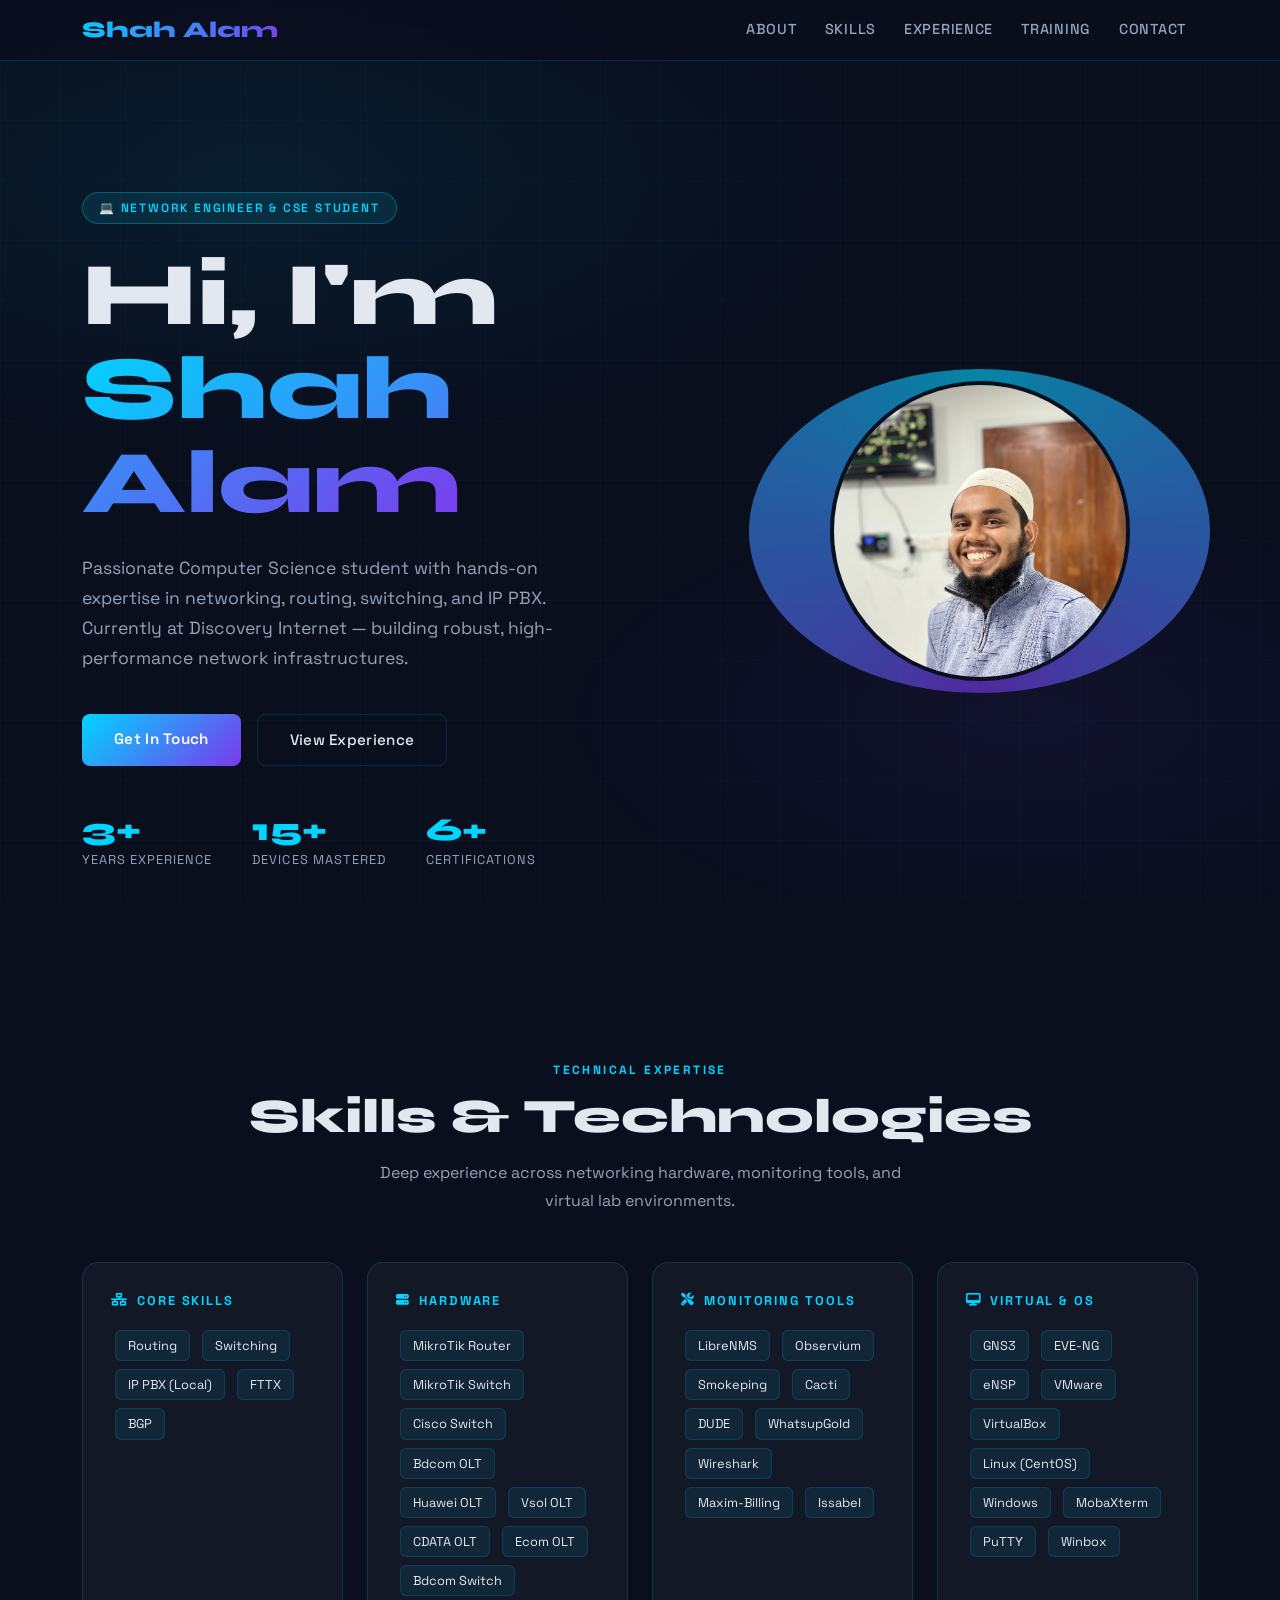
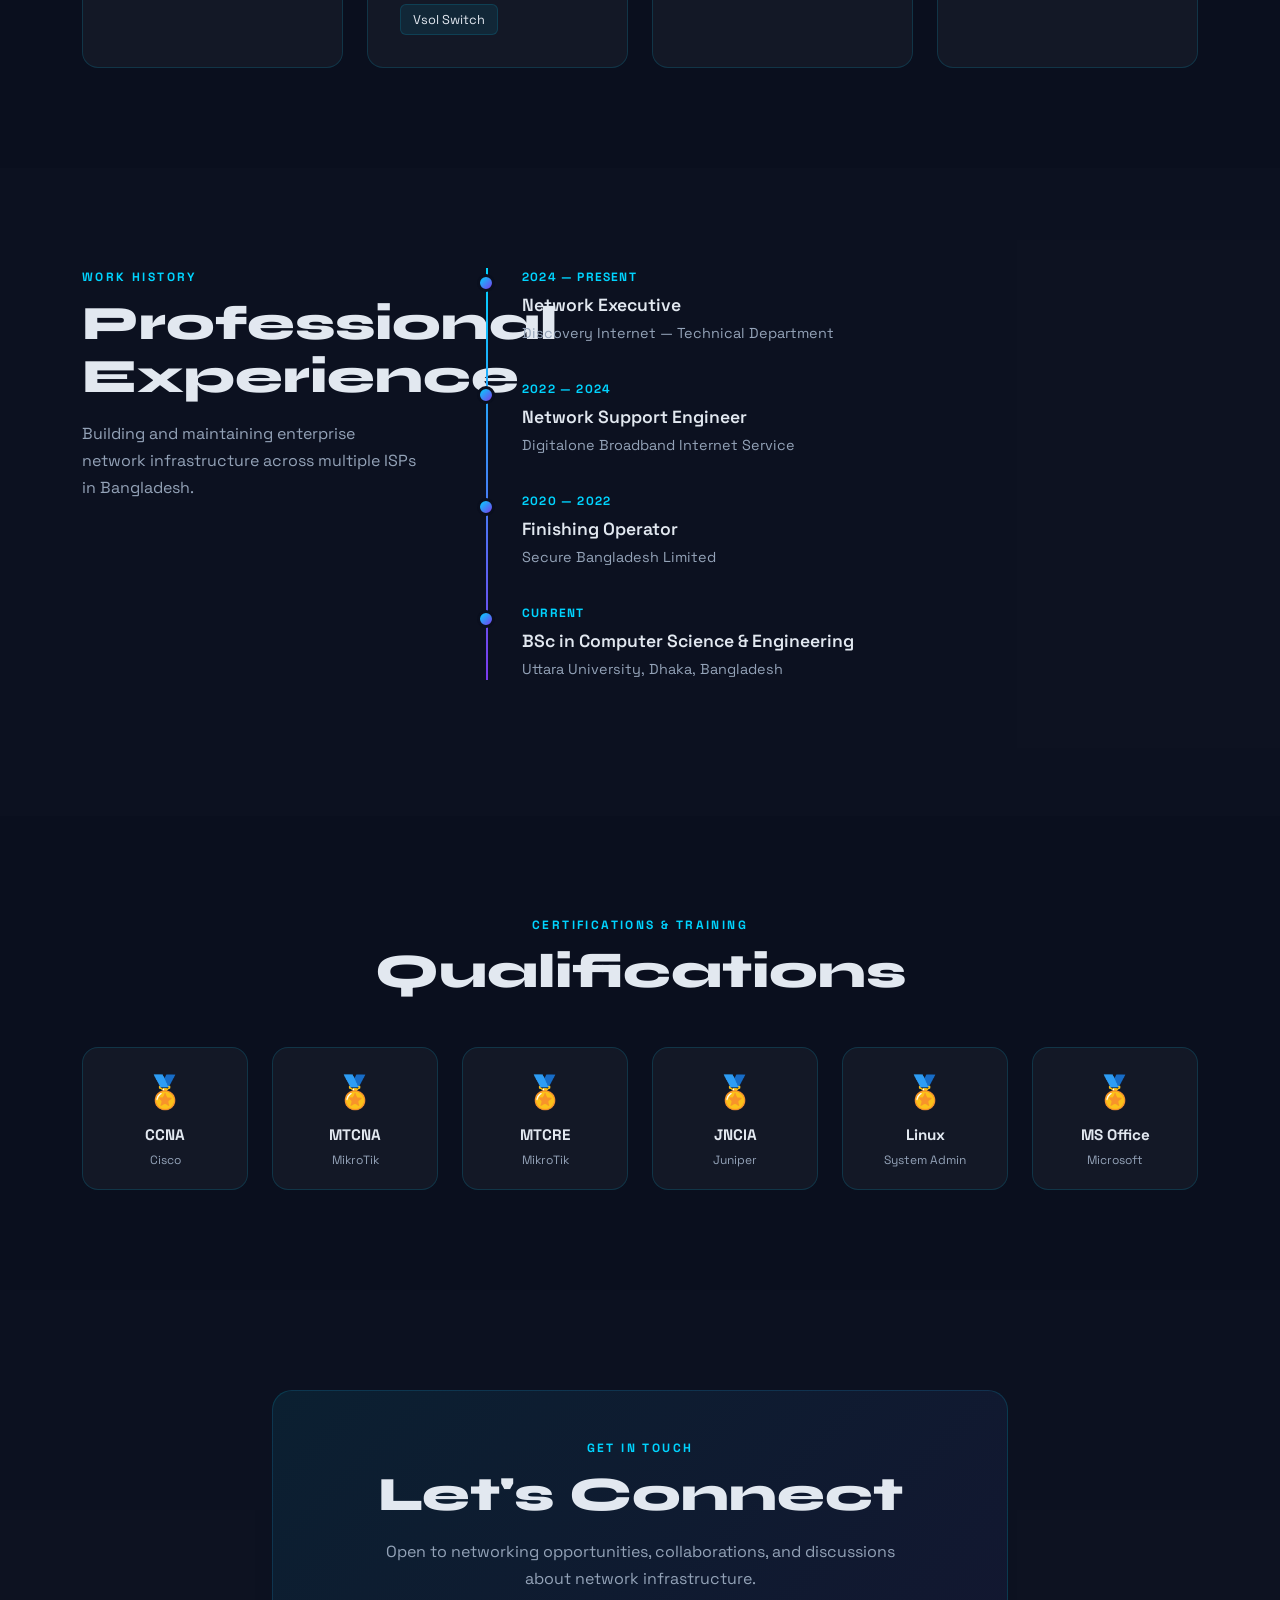
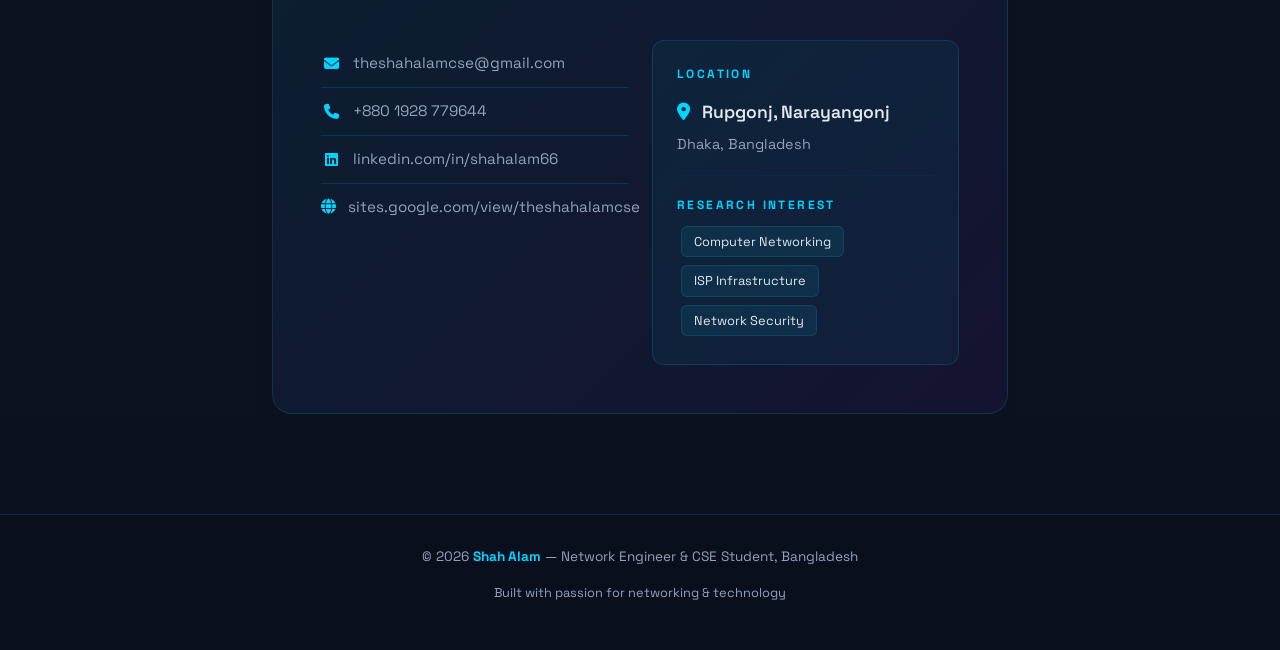
==== index.html @ 365dbfe5 "filename change" ====
<!DOCTYPE html>
<html lang="en">
<head>
<meta charset="UTF-8"/>
<meta name="viewport" content="width=device-width, initial-scale=1.0"/>
<title>Shah Alam — Network Engineer</title>
<link href="https://cdn.jsdelivr.net/npm/bootstrap@5.3.0/dist/css/bootstrap.min.css" rel="stylesheet"/>
<link href="https://fonts.googleapis.com/css2?family=Space+Grotesk:wght@300;400;500;600;700&family=Syne:wght@400;700;800&display=swap" rel="stylesheet"/>
<link href="https://cdnjs.cloudflare.com/ajax/libs/font-awesome/6.4.0/css/all.min.css" rel="stylesheet"/>
<style>
  :root {
    --primary: #0a0f1e;
    --accent: #00d4ff;
    --accent2: #7c3aed;
    --text: #e2e8f0;
    --muted: #94a3b8;
    --card-bg: rgba(255,255,255,0.04);
    --border: rgba(0,212,255,0.15);
  }

  * { margin: 0; padding: 0; box-sizing: border-box; }

  html { scroll-behavior: smooth; }

  body {
    background: var(--primary);
    color: var(--text);
    font-family: 'Space Grotesk', sans-serif;
    overflow-x: hidden;
  }

  /* ANIMATED BACKGROUND */
  .bg-grid {
    position: fixed; inset: 0; z-index: 0;
    background-image:
      linear-gradient(rgba(0,212,255,0.03) 1px, transparent 1px),
      linear-gradient(90deg, rgba(0,212,255,0.03) 1px, transparent 1px);
    background-size: 60px 60px;
    pointer-events: none;
  }

  .bg-glow {
    position: fixed; inset: 0; z-index: 0;
    background: radial-gradient(ellipse 80% 50% at 20% 20%, rgba(0,212,255,0.07) 0%, transparent 60%),
                radial-gradient(ellipse 60% 40% at 80% 80%, rgba(124,58,237,0.07) 0%, transparent 60%);
    pointer-events: none;
  }

  /* NAV */
  nav {
    position: fixed; top: 0; width: 100%; z-index: 100;
    background: rgba(10,15,30,0.85);
    backdrop-filter: blur(20px);
    border-bottom: 1px solid var(--border);
    padding: 16px 0;
  }

  .nav-brand {
    font-family: 'Syne', sans-serif;
    font-weight: 800;
    font-size: 1.4rem;
    background: linear-gradient(135deg, var(--accent), var(--accent2));
    -webkit-background-clip: text;
    -webkit-text-fill-color: transparent;
    text-decoration: none;
  }

  .nav-link {
    color: var(--muted) !important;
    font-size: 0.9rem;
    font-weight: 500;
    letter-spacing: 0.05em;
    text-transform: uppercase;
    transition: color 0.3s;
    padding: 6px 12px !important;
  }

  .nav-link:hover { color: var(--accent) !important; }

  /* HERO */
  .hero {
    min-height: 100vh;
    display: flex; align-items: center;
    padding: 120px 0 80px;
    position: relative; z-index: 1;
  }

  .hero-tag {
    display: inline-block;
    background: rgba(0,212,255,0.1);
    border: 1px solid rgba(0,212,255,0.3);
    color: var(--accent);
    font-size: 0.75rem;
    font-weight: 600;
    letter-spacing: 0.15em;
    text-transform: uppercase;
    padding: 6px 16px;
    border-radius: 100px;
    margin-bottom: 24px;
  }

  .hero-title {
    font-family: 'Syne', sans-serif;
    font-size: clamp(3rem, 7vw, 6rem);
    font-weight: 800;
    line-height: 1.05;
    margin-bottom: 24px;
  }

  .hero-title span {
    background: linear-gradient(135deg, var(--accent) 0%, var(--accent2) 100%);
    -webkit-background-clip: text;
    -webkit-text-fill-color: transparent;
  }

  .hero-sub {
    font-size: 1.1rem;
    color: var(--muted);
    max-width: 480px;
    line-height: 1.7;
    margin-bottom: 40px;
  }

  .btn-primary-custom {
    background: linear-gradient(135deg, var(--accent), var(--accent2));
    border: none;
    color: white;
    font-weight: 600;
    padding: 14px 32px;
    border-radius: 8px;
    font-size: 0.95rem;
    text-decoration: none;
    display: inline-block;
    transition: opacity 0.3s, transform 0.3s;
    letter-spacing: 0.02em;
  }

  .btn-primary-custom:hover { opacity: 0.85; transform: translateY(-2px); color: white; }

  .btn-outline-custom {
    background: transparent;
    border: 1px solid var(--border);
    color: var(--text);
    font-weight: 500;
    padding: 14px 32px;
    border-radius: 8px;
    font-size: 0.95rem;
    text-decoration: none;
    display: inline-block;
    transition: border-color 0.3s, color 0.3s;
    letter-spacing: 0.02em;
  }

  .btn-outline-custom:hover { border-color: var(--accent); color: var(--accent); }

  /* PHOTO */
  .hero-photo-wrapper {
    position: relative;
    display: flex; justify-content: center;
  }

  .hero-photo-ring {
    position: absolute;
    inset: -12px;
    border-radius: 50%;
    background: conic-gradient(from 0deg, var(--accent), var(--accent2), var(--accent));
    animation: spin 8s linear infinite;
    opacity: 0.6;
  }

  @keyframes spin { to { transform: rotate(360deg); } }

  .hero-photo-inner {
    position: relative;
    width: 300px; height: 300px;
    border-radius: 50%;
    overflow: hidden;
    border: 4px solid var(--primary);
    z-index: 1;
  }

  .hero-photo-inner img {
    width: 100%; height: 100%;
    object-fit: cover;
    object-position: center top;
  }

  /* STATS */
  .stats-row {
    display: flex; gap: 40px;
    margin-top: 48px;
    flex-wrap: wrap;
  }

  .stat-item { text-align: left; }
  .stat-num {
    font-family: 'Syne', sans-serif;
    font-size: 2rem; font-weight: 800;
    color: var(--accent);
    line-height: 1;
  }

  .stat-label { font-size: 0.8rem; color: var(--muted); margin-top: 4px; text-transform: uppercase; letter-spacing: 0.08em; }

  /* SECTIONS */
  section { position: relative; z-index: 1; padding: 100px 0; }

  .section-tag {
    font-size: 0.75rem; font-weight: 700;
    color: var(--accent); text-transform: uppercase;
    letter-spacing: 0.2em; margin-bottom: 12px;
  }

  .section-title {
    font-family: 'Syne', sans-serif;
    font-size: clamp(2rem, 4vw, 3rem);
    font-weight: 800;
    line-height: 1.1;
    margin-bottom: 16px;
  }

  .section-desc {
    color: var(--muted);
    font-size: 1rem;
    max-width: 540px;
    line-height: 1.7;
  }

  /* CARDS */
  .glass-card {
    background: var(--card-bg);
    border: 1px solid var(--border);
    border-radius: 16px;
    padding: 28px;
    transition: border-color 0.3s, transform 0.3s;
  }

  .glass-card:hover {
    border-color: rgba(0,212,255,0.4);
    transform: translateY(-4px);
  }

  /* SKILLS */
  .skill-category {
    background: var(--card-bg);
    border: 1px solid var(--border);
    border-radius: 16px;
    padding: 28px;
    height: 100%;
    transition: border-color 0.3s;
  }

  .skill-category:hover { border-color: rgba(0,212,255,0.4); }

  .skill-cat-title {
    font-weight: 700;
    font-size: 0.8rem;
    color: var(--accent);
    text-transform: uppercase;
    letter-spacing: 0.15em;
    margin-bottom: 16px;
    display: flex; align-items: center; gap: 8px;
  }

  .skill-tag {
    display: inline-block;
    background: rgba(0,212,255,0.08);
    border: 1px solid rgba(0,212,255,0.15);
    color: var(--text);
    font-size: 0.8rem;
    padding: 5px 12px;
    border-radius: 6px;
    margin: 4px;
    transition: background 0.2s;
  }

  .skill-tag:hover { background: rgba(0,212,255,0.15); }

  /* TIMELINE */
  .timeline { position: relative; }

  .timeline::before {
    content: '';
    position: absolute;
    left: 16px; top: 0; bottom: 0;
    width: 2px;
    background: linear-gradient(to bottom, var(--accent), var(--accent2));
  }

  .timeline-item {
    position: relative;
    padding-left: 52px;
    margin-bottom: 36px;
  }

  .timeline-dot {
    position: absolute;
    left: 7px; top: 6px;
    width: 18px; height: 18px;
    border-radius: 50%;
    background: linear-gradient(135deg, var(--accent), var(--accent2));
    border: 3px solid var(--primary);
    z-index: 1;
  }

  .timeline-year {
    font-size: 0.75rem; font-weight: 700;
    color: var(--accent); letter-spacing: 0.1em;
    text-transform: uppercase; margin-bottom: 6px;
  }

  .timeline-role {
    font-size: 1.1rem; font-weight: 600; margin-bottom: 4px;
  }

  .timeline-company {
    font-size: 0.9rem; color: var(--muted);
  }

  /* CONTACT */
  .contact-card {
    background: linear-gradient(135deg, rgba(0,212,255,0.08), rgba(124,58,237,0.08));
    border: 1px solid var(--border);
    border-radius: 20px;
    padding: 48px;
  }

  .contact-link {
    color: var(--muted); text-decoration: none;
    display: flex; align-items: center; gap: 12px;
    padding: 12px 0;
    border-bottom: 1px solid var(--border);
    transition: color 0.3s;
    font-size: 0.95rem;
  }

  .contact-link:hover { color: var(--accent); }
  .contact-link:last-child { border-bottom: none; }

  .contact-link i { color: var(--accent); width: 20px; text-align: center; }

  /* FOOTER */
  footer {
    position: relative; z-index: 1;
    border-top: 1px solid var(--border);
    padding: 32px 0;
    text-align: center;
    color: var(--muted);
    font-size: 0.85rem;
  }

  /* ANIMATE IN */
  .fade-up {
    opacity: 0;
    transform: translateY(30px);
    transition: opacity 0.7s, transform 0.7s;
  }

  .fade-up.visible {
    opacity: 1;
    transform: translateY(0);
  }

  /* NAVBAR TOGGLER */
  .navbar-toggler { border-color: var(--border) !important; }
  .navbar-toggler-icon { filter: invert(1); }

  /* SCROLLBAR */
  ::-webkit-scrollbar { width: 6px; }
  ::-webkit-scrollbar-track { background: var(--primary); }
  ::-webkit-scrollbar-thumb { background: var(--accent2); border-radius: 3px; }

  @media (max-width: 768px) {
    .hero-photo-inner { width: 220px; height: 220px; }
    .stats-row { gap: 24px; }
    .contact-card { padding: 28px; }
  }
</style>
</head>
<body>

<div class="bg-grid"></div>
<div class="bg-glow"></div>

<!-- NAVBAR -->
<nav class="navbar navbar-expand-lg">
  <div class="container">
    <a class="nav-brand navbar-brand" href="#">Shah Alam</a>
    <button class="navbar-toggler" type="button" data-bs-toggle="collapse" data-bs-target="#navMenu">
      <span class="navbar-toggler-icon"></span>
    </button>
    <div class="collapse navbar-collapse justify-content-end" id="navMenu">
      <ul class="navbar-nav gap-1">
        <li class="nav-item"><a class="nav-link" href="#about">About</a></li>
        <li class="nav-item"><a class="nav-link" href="#skills">Skills</a></li>
        <li class="nav-item"><a class="nav-link" href="#experience">Experience</a></li>
        <li class="nav-item"><a class="nav-link" href="#training">Training</a></li>
        <li class="nav-item"><a class="nav-link" href="#contact">Contact</a></li>
      </ul>
    </div>
  </div>
</nav>

<!-- HERO -->
<section class="hero" id="about">
  <div class="container">
    <div class="row align-items-center g-5">
      <div class="col-lg-7 order-2 order-lg-1">
        <div class="fade-up">
          <div class="hero-tag">&#x1F4BB; Network Engineer &amp; CSE Student</div>
          <h1 class="hero-title">
            Hi, I'm<br/>
            <span>Shah Alam</span>
          </h1>
          <p class="hero-sub">
            Passionate Computer Science student with hands-on expertise in networking, 
            routing, switching, and IP PBX. Currently at Discovery Internet — 
            building robust, high-performance network infrastructures.
          </p>
          <div class="d-flex flex-wrap gap-3">
            <a href="#contact" class="btn-primary-custom">Get In Touch</a>
            <a href="#experience" class="btn-outline-custom">View Experience</a>
          </div>
          <div class="stats-row">
            <div class="stat-item">
              <div class="stat-num">3+</div>
              <div class="stat-label">Years Experience</div>
            </div>
            <div class="stat-item">
              <div class="stat-num">15+</div>
              <div class="stat-label">Devices Mastered</div>
            </div>
            <div class="stat-item">
              <div class="stat-num">6+</div>
              <div class="stat-label">Certifications</div>
            </div>
          </div>
        </div>
      </div>
      <div class="col-lg-5 order-1 order-lg-2">
        <div class="hero-photo-wrapper fade-up">
          <div class="hero-photo-ring"></div>
          <div class="hero-photo-inner">
            <img src="[data-uri]" alt="Shah Alam" loading="eager"/>
          </div>
        </div>
      </div>
    </div>
  </div>
</section>

<!-- SKILLS -->
<section id="skills">
  <div class="container">
    <div class="text-center mb-5 fade-up">
      <div class="section-tag">Technical Expertise</div>
      <h2 class="section-title">Skills &amp; Technologies</h2>
      <p class="section-desc mx-auto">
        Deep experience across networking hardware, monitoring tools, and virtual lab environments.
      </p>
    </div>

    <div class="row g-4">
      <!-- Core Skills -->
      <div class="col-md-6 col-lg-3 fade-up">
        <div class="skill-category">
          <div class="skill-cat-title">
            <i class="fas fa-network-wired"></i> Core Skills
          </div>
          <div>
            <span class="skill-tag">Routing</span>
            <span class="skill-tag">Switching</span>
            <span class="skill-tag">IP PBX (Local)</span>
            <span class="skill-tag">FTTX</span>
            <span class="skill-tag">BGP</span>
          </div>
        </div>
      </div>

      <!-- Devices -->
      <div class="col-md-6 col-lg-3 fade-up">
        <div class="skill-category">
          <div class="skill-cat-title">
            <i class="fas fa-server"></i> Hardware
          </div>
          <div>
            <span class="skill-tag">MikroTik Router</span>
            <span class="skill-tag">MikroTik Switch</span>
            <span class="skill-tag">Cisco Switch</span>
            <span class="skill-tag">Bdcom OLT</span>
            <span class="skill-tag">Huawei OLT</span>
            <span class="skill-tag">Vsol OLT</span>
            <span class="skill-tag">CDATA OLT</span>
            <span class="skill-tag">Ecom OLT</span>
            <span class="skill-tag">Bdcom Switch</span>
            <span class="skill-tag">Vsol Switch</span>
          </div>
        </div>
      </div>

      <!-- Tools -->
      <div class="col-md-6 col-lg-3 fade-up">
        <div class="skill-category">
          <div class="skill-cat-title">
            <i class="fas fa-tools"></i> Monitoring Tools
          </div>
          <div>
            <span class="skill-tag">LibreNMS</span>
            <span class="skill-tag">Observium</span>
            <span class="skill-tag">Smokeping</span>
            <span class="skill-tag">Cacti</span>
            <span class="skill-tag">DUDE</span>
            <span class="skill-tag">WhatsupGold</span>
            <span class="skill-tag">Wireshark</span>
            <span class="skill-tag">Maxim-Billing</span>
            <span class="skill-tag">Issabel</span>
          </div>
        </div>
      </div>

      <!-- Virtual / OS -->
      <div class="col-md-6 col-lg-3 fade-up">
        <div class="skill-category">
          <div class="skill-cat-title">
            <i class="fas fa-desktop"></i> Virtual &amp; OS
          </div>
          <div>
            <span class="skill-tag">GNS3</span>
            <span class="skill-tag">EVE-NG</span>
            <span class="skill-tag">eNSP</span>
            <span class="skill-tag">VMware</span>
            <span class="skill-tag">VirtualBox</span>
            <span class="skill-tag">Linux (CentOS)</span>
            <span class="skill-tag">Windows</span>
            <span class="skill-tag">MobaXterm</span>
            <span class="skill-tag">PuTTY</span>
            <span class="skill-tag">Winbox</span>
          </div>
        </div>
      </div>
    </div>
  </div>
</section>

<!-- EXPERIENCE -->
<section id="experience" style="background: rgba(255,255,255,0.01);">
  <div class="container">
    <div class="row g-5 align-items-start">
      <div class="col-lg-4 fade-up">
        <div class="section-tag">Work History</div>
        <h2 class="section-title">Professional Experience</h2>
        <p class="section-desc">
          Building and maintaining enterprise network infrastructure across multiple ISPs in Bangladesh.
        </p>
      </div>
      <div class="col-lg-8 fade-up">
        <div class="timeline">
          <div class="timeline-item">
            <div class="timeline-dot"></div>
            <div class="timeline-year">2024 — Present</div>
            <div class="timeline-role">Network Executive</div>
            <div class="timeline-company">Discovery Internet — Technical Department</div>
          </div>
          <div class="timeline-item">
            <div class="timeline-dot"></div>
            <div class="timeline-year">2022 — 2024</div>
            <div class="timeline-role">Network Support Engineer</div>
            <div class="timeline-company">Digitalone Broadband Internet Service</div>
          </div>
          <div class="timeline-item">
            <div class="timeline-dot"></div>
            <div class="timeline-year">2020 — 2022</div>
            <div class="timeline-role">Finishing Operator</div>
            <div class="timeline-company">Secure Bangladesh Limited</div>
          </div>
          <div class="timeline-item">
            <div class="timeline-dot"></div>
            <div class="timeline-year">Current</div>
            <div class="timeline-role">BSc in Computer Science &amp; Engineering</div>
            <div class="timeline-company">Uttara University, Dhaka, Bangladesh</div>
          </div>
        </div>
      </div>
    </div>
  </div>
</section>

<!-- TRAINING -->
<section id="training">
  <div class="container">
    <div class="text-center mb-5 fade-up">
      <div class="section-tag">Certifications &amp; Training</div>
      <h2 class="section-title">Qualifications</h2>
    </div>
    <div class="row g-4 justify-content-center">
      <div class="col-6 col-md-4 col-lg-2 fade-up" style="text-align:center;">
        <div class="glass-card" style="padding:20px 12px;">
          <div style="font-size:2rem; margin-bottom:8px;">🏅</div>
          <div style="font-weight:700; font-size:0.95rem;">CCNA</div>
          <div style="font-size:0.75rem; color:var(--muted); margin-top:4px;">Cisco</div>
        </div>
      </div>
      <div class="col-6 col-md-4 col-lg-2 fade-up" style="text-align:center;">
        <div class="glass-card" style="padding:20px 12px;">
          <div style="font-size:2rem; margin-bottom:8px;">🏅</div>
          <div style="font-weight:700; font-size:0.95rem;">MTCNA</div>
          <div style="font-size:0.75rem; color:var(--muted); margin-top:4px;">MikroTik</div>
        </div>
      </div>
      <div class="col-6 col-md-4 col-lg-2 fade-up" style="text-align:center;">
        <div class="glass-card" style="padding:20px 12px;">
          <div style="font-size:2rem; margin-bottom:8px;">🏅</div>
          <div style="font-weight:700; font-size:0.95rem;">MTCRE</div>
          <div style="font-size:0.75rem; color:var(--muted); margin-top:4px;">MikroTik</div>
        </div>
      </div>
      <div class="col-6 col-md-4 col-lg-2 fade-up" style="text-align:center;">
        <div class="glass-card" style="padding:20px 12px;">
          <div style="font-size:2rem; margin-bottom:8px;">🏅</div>
          <div style="font-weight:700; font-size:0.95rem;">JNCIA</div>
          <div style="font-size:0.75rem; color:var(--muted); margin-top:4px;">Juniper</div>
        </div>
      </div>
      <div class="col-6 col-md-4 col-lg-2 fade-up" style="text-align:center;">
        <div class="glass-card" style="padding:20px 12px;">
          <div style="font-size:2rem; margin-bottom:8px;">🏅</div>
          <div style="font-weight:700; font-size:0.95rem;">Linux</div>
          <div style="font-size:0.75rem; color:var(--muted); margin-top:4px;">System Admin</div>
        </div>
      </div>
      <div class="col-6 col-md-4 col-lg-2 fade-up" style="text-align:center;">
        <div class="glass-card" style="padding:20px 12px;">
          <div style="font-size:2rem; margin-bottom:8px;">🏅</div>
          <div style="font-weight:700; font-size:0.95rem;">MS Office</div>
          <div style="font-size:0.75rem; color:var(--muted); margin-top:4px;">Microsoft</div>
        </div>
      </div>
    </div>
  </div>
</section>

<!-- CONTACT -->
<section id="contact" style="background: rgba(255,255,255,0.01);">
  <div class="container">
    <div class="row justify-content-center">
      <div class="col-lg-8 fade-up">
        <div class="contact-card">
          <div class="text-center mb-5">
            <div class="section-tag">Get In Touch</div>
            <h2 class="section-title">Let's Connect</h2>
            <p class="section-desc mx-auto">
              Open to networking opportunities, collaborations, and discussions about network infrastructure.
            </p>
          </div>
          <div class="row g-4">
            <div class="col-md-6">
              <a href="mailto:theshahalamcse@gmail.com" class="contact-link">
                <i class="fas fa-envelope"></i>
                theshahalamcse@gmail.com
              </a>
              <a href="tel:+8801928779644" class="contact-link">
                <i class="fas fa-phone"></i>
                +880 1928 779644
              </a>
              <a href="https://linkedin.com/in/shahalam66" target="_blank" class="contact-link">
                <i class="fab fa-linkedin"></i>
                linkedin.com/in/shahalam66
              </a>
              <a href="https://sites.google.com/view/theshahalamcse" target="_blank" class="contact-link">
                <i class="fas fa-globe"></i>
                sites.google.com/view/theshahalamcse
              </a>
            </div>
            <div class="col-md-6">
              <div style="background:rgba(0,212,255,0.05); border:1px solid var(--border); border-radius:12px; padding:24px;">
                <div class="section-tag mb-3">Location</div>
                <div style="font-size:1.1rem; font-weight:600; margin-bottom:8px;">
                  <i class="fas fa-map-marker-alt" style="color:var(--accent); margin-right:8px;"></i>
                  Rupgonj, Narayangonj
                </div>
                <div style="color:var(--muted); font-size:0.9rem;">Dhaka, Bangladesh</div>
                <hr style="border-color:var(--border); margin:20px 0;">
                <div class="section-tag mb-2">Research Interest</div>
                <div style="font-size:0.9rem;">
                  <span class="skill-tag">Computer Networking</span>
                  <span class="skill-tag">ISP Infrastructure</span>
                  <span class="skill-tag">Network Security</span>
                </div>
              </div>
            </div>
          </div>
        </div>
      </div>
    </div>
  </div>
</section>

<!-- FOOTER -->
<footer>
  <div class="container">
    <p>© 2026 <strong style="color:var(--accent)">Shah Alam</strong> — Network Engineer &amp; CSE Student, Bangladesh</p>
    <p style="margin-top:8px; font-size:0.8rem;">Built with passion for networking &amp; technology</p>
  </div>
</footer>

<script src="https://cdn.jsdelivr.net/npm/bootstrap@5.3.0/dist/js/bootstrap.bundle.min.js"></script>
<script>
  // Intersection observer for fade-up animations
  const observer = new IntersectionObserver((entries) => {
    entries.forEach(e => {
      if (e.isIntersecting) {
        e.target.classList.add('visible');
      }
    });
  }, { threshold: 0.1 });

  document.querySelectorAll('.fade-up').forEach(el => observer.observe(el));

  // Smooth active nav
  const sections = document.querySelectorAll('section[id]');
  const navLinks = document.querySelectorAll('.nav-link');

  window.addEventListener('scroll', () => {
    let current = '';
    sections.forEach(sec => {
      const top = sec.offsetTop - 100;
      if (window.scrollY >= top) current = sec.getAttribute('id');
    });
    navLinks.forEach(link => {
      link.style.color = link.getAttribute('href') === '#' + current
        ? 'var(--accent)'
        : '';
    });
  });
</script>
</body>
</html>
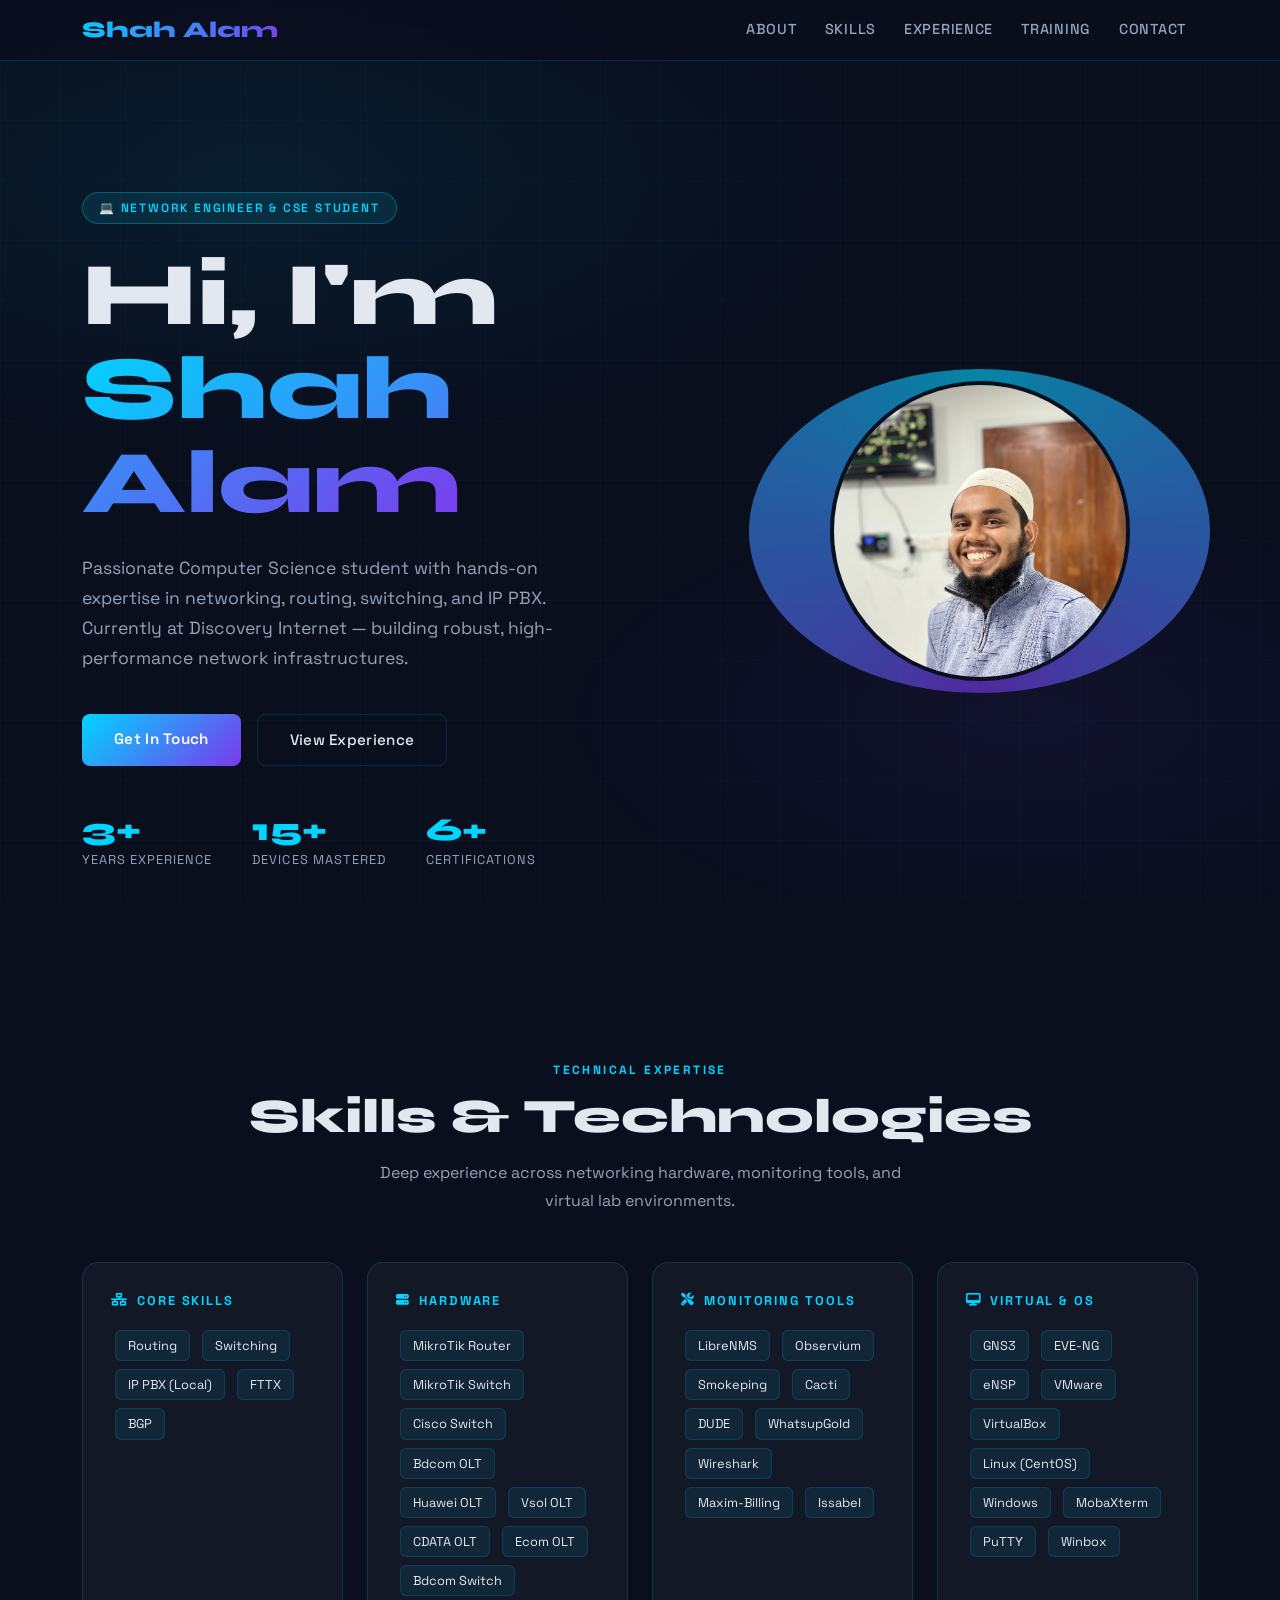
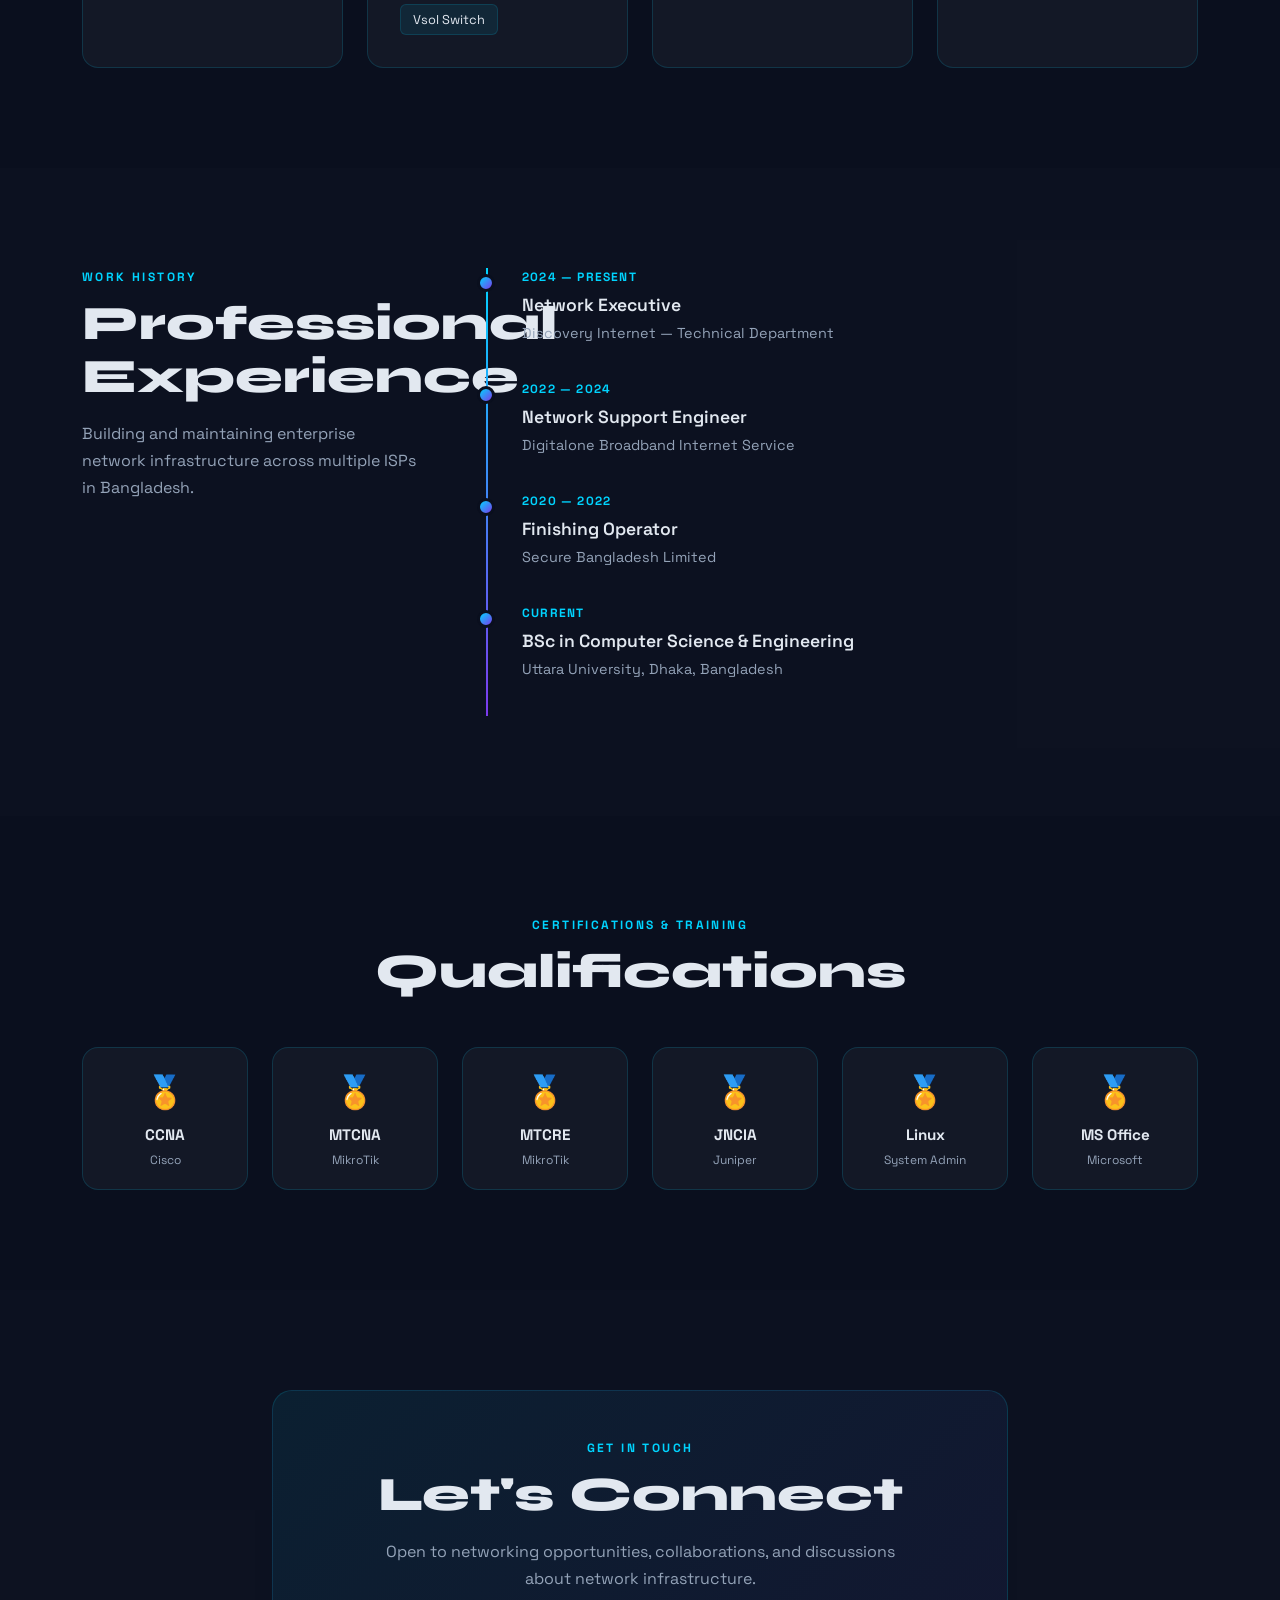
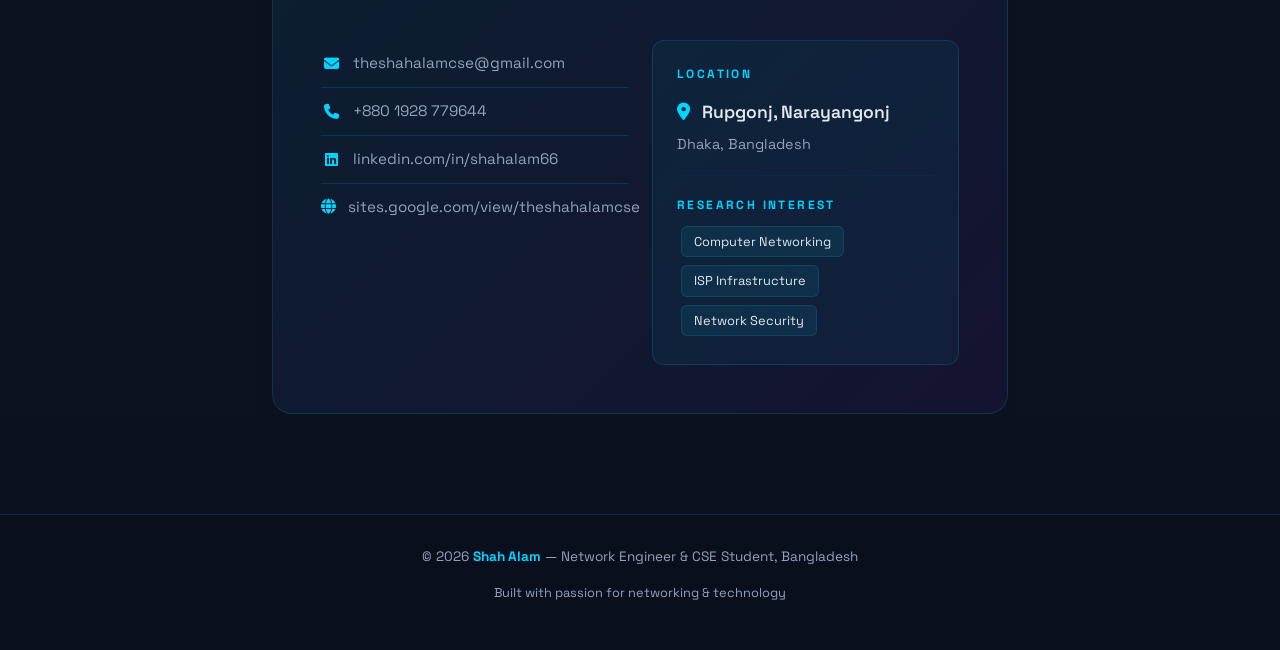
==== commit c21ed89b: "sticky set in nav var and history section alignment fixed Co-authored-by: Copilot <copilot@github.co" ====
--- a/index.html
+++ b/index.html
@@ -48,7 +48,7 @@
 
   /* NAV */
   nav {
-    position: fixed; top: 0; width: 100%; z-index: 100;
+    position: sticky; top: 0; width: 100%; z-index: 100;
     background: rgba(10,15,30,0.85);
     backdrop-filter: blur(20px);
     border-bottom: 1px solid var(--border);
@@ -277,7 +277,7 @@
   .skill-tag:hover { background: rgba(0,212,255,0.15); }
 
   /* TIMELINE */
-  .timeline { position: relative; }
+  .timeline { position: relative; margin-top: 0; }
 
   .timeline::before {
     content: '';
@@ -292,6 +292,11 @@
     padding-left: 52px;
     margin-bottom: 36px;
   }
+  
+  /* EXPERIENCE SECTION ALIGNMENT */
+  #experience .row { align-items: flex-start; }
+  #experience .col-lg-4 { display: flex; flex-direction: column; justify-content: flex-start; }
+  #experience .col-lg-8 { display: flex; align-items: flex-start; }
 
   .timeline-dot {
     position: absolute;
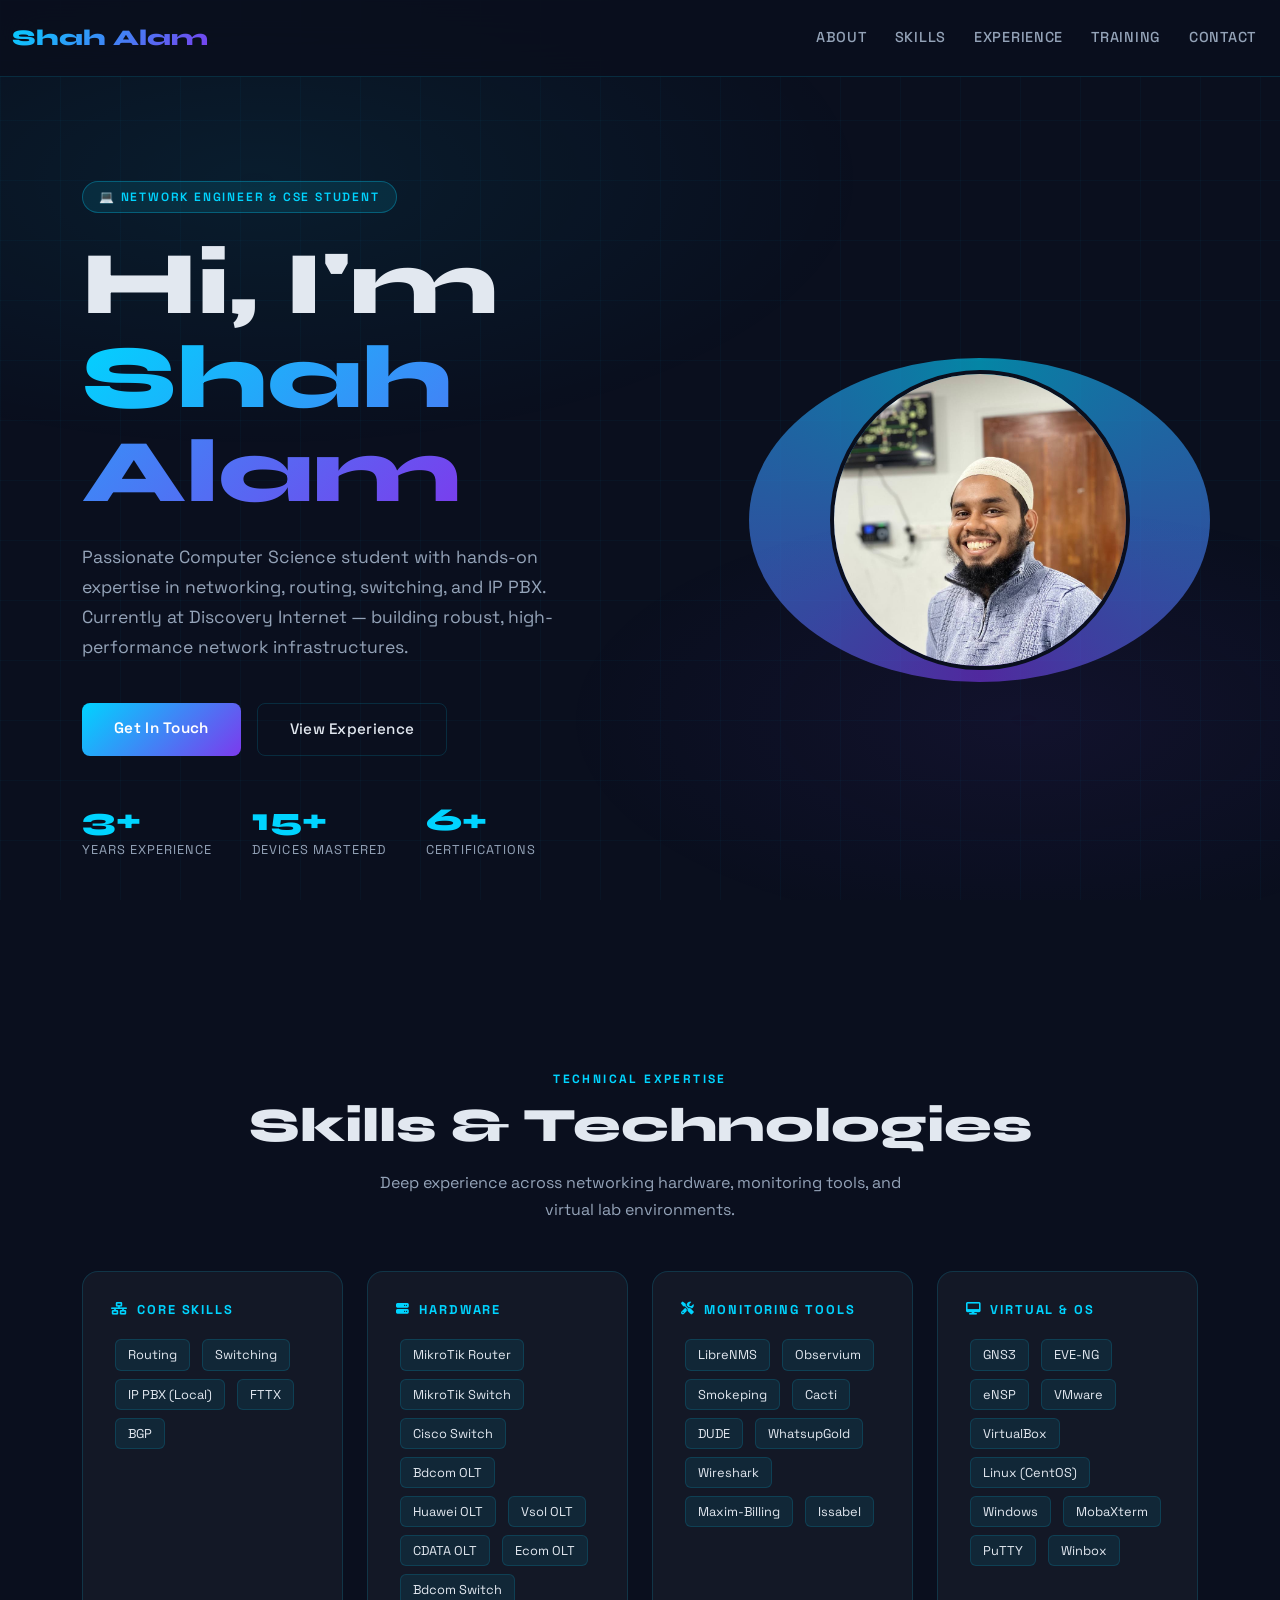
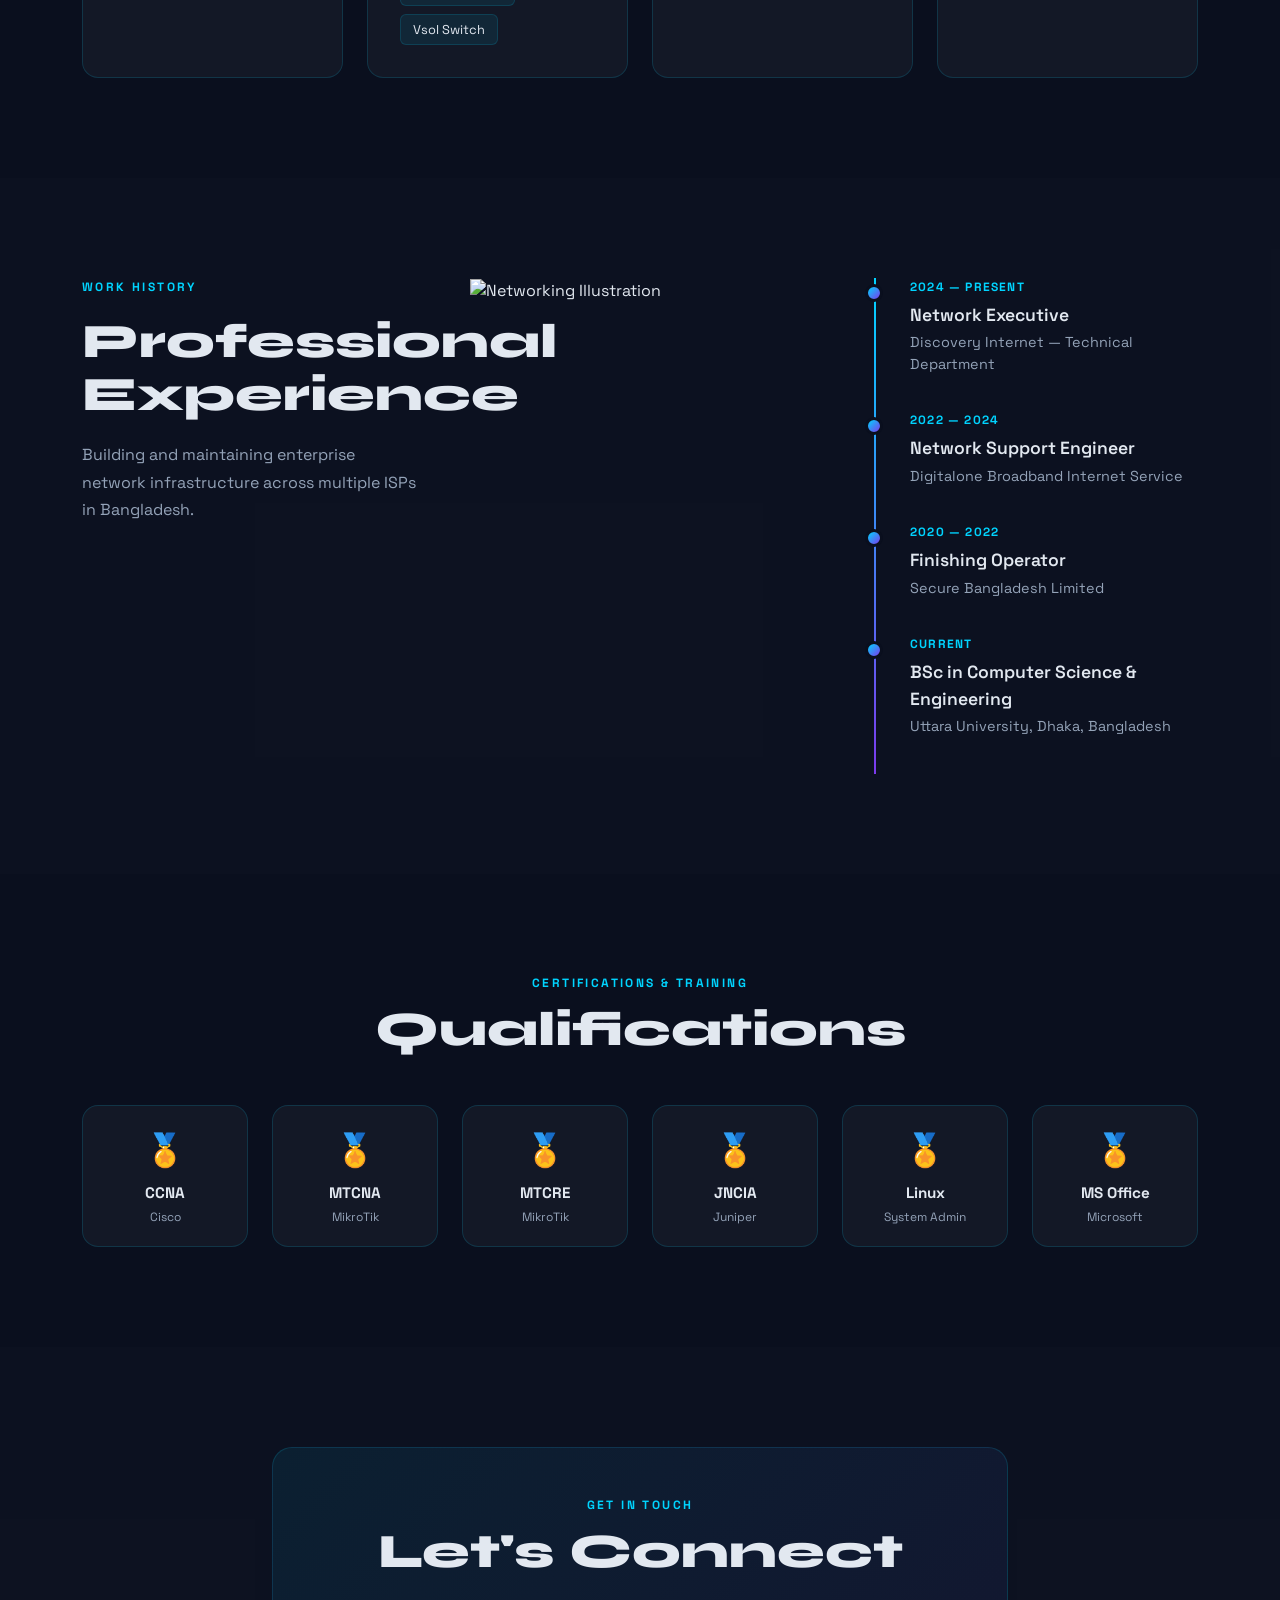
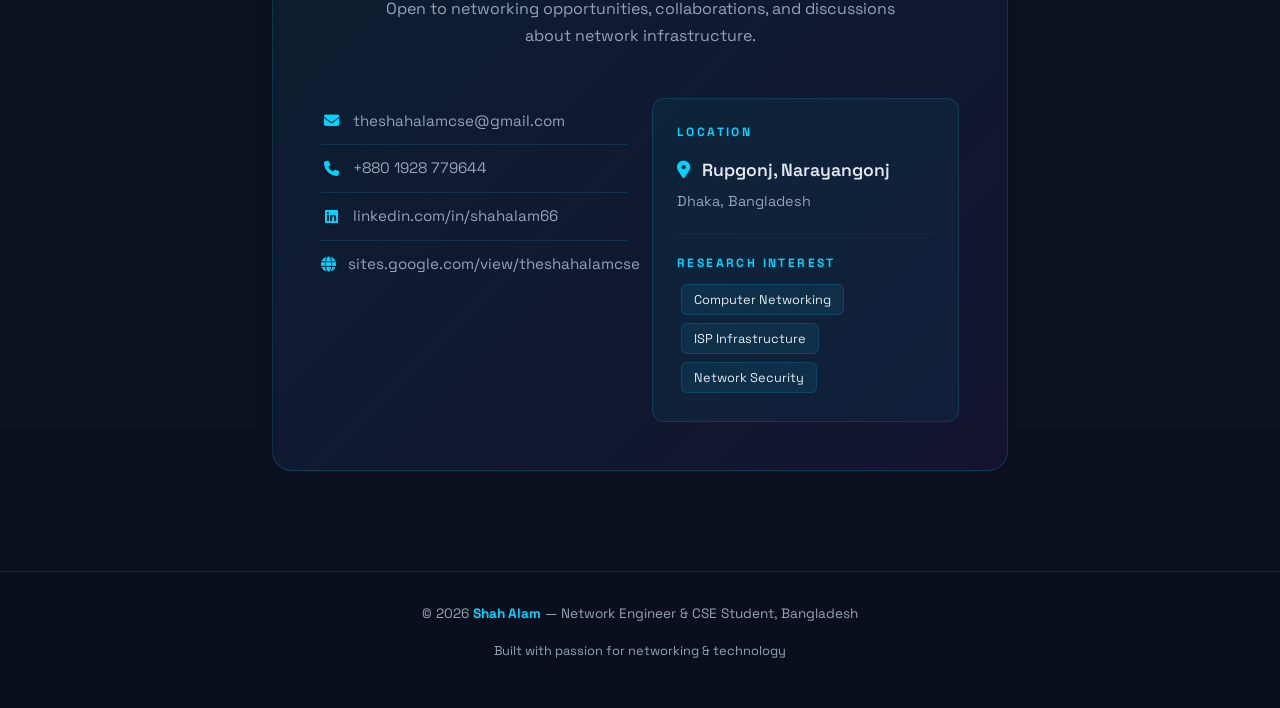
==== commit 8b081837: "optimize code Co-authored-by: Copilot <copilot@github.com>" ====
--- a/index.html
+++ b/index.html
@@ -27,6 +27,7 @@
     color: var(--text);
     font-family: 'Space Grotesk', sans-serif;
     overflow-x: hidden;
+    padding-top: 70px;
   }
 
   /* ANIMATED BACKGROUND */
@@ -48,11 +49,16 @@
 
   /* NAV */
   nav {
-    position: sticky; top: 0; width: 100%; z-index: 100;
-    background: rgba(10,15,30,0.85);
+    position: fixed !important; top: 0 !important; left: 0 !important; right: 0 !important; width: 100% !important; z-index: 1000 !important;
+    background: rgba(10,15,30,0.95) !important;
     backdrop-filter: blur(20px);
     border-bottom: 1px solid var(--border);
-    padding: 16px 0;
+    padding: 16px 0 !important;
+    margin: 0 !important;
+  }
+  
+  nav .container {
+    max-width: 100%;
   }
 
   .nav-brand {
@@ -81,7 +87,7 @@
   .hero {
     min-height: 100vh;
     display: flex; align-items: center;
-    padding: 120px 0 80px;
+    padding: 80px 0 80px;
     position: relative; z-index: 1;
   }
 
@@ -295,8 +301,23 @@
   
   /* EXPERIENCE SECTION ALIGNMENT */
   #experience .row { align-items: flex-start; }
-  #experience .col-lg-4 { display: flex; flex-direction: column; justify-content: flex-start; }
-  #experience .col-lg-8 { display: flex; align-items: flex-start; }
+  #experience .col-lg-4 { 
+    display: flex; 
+    flex-direction: column; 
+    justify-content: flex-start;
+    margin-bottom: 0;
+  }
+  #experience .col-lg-8 { 
+    display: flex; 
+    align-items: flex-start;
+    flex-direction: column;
+  }
+  
+  #experience .section-tag,
+  #experience .section-title,
+  #experience .section-desc {
+    margin-bottom: 20px;
+  }
 
   .timeline-dot {
     position: absolute;
@@ -375,10 +396,129 @@
   ::-webkit-scrollbar-track { background: var(--primary); }
   ::-webkit-scrollbar-thumb { background: var(--accent2); border-radius: 3px; }
 
+  /* RESPONSIVE DESIGN */
+  @media (max-width: 1200px) {
+    .hero-photo-inner { width: 280px; height: 280px; }
+  }
+
+  @media (max-width: 1024px) {
+    .hero-title { font-size: clamp(2.2rem, 5vw, 4rem); }
+    .hero-sub { font-size: 1rem; }
+    .section-title { font-size: clamp(1.8rem, 3.5vw, 2.5rem); }
+    .skill-tag { font-size: 0.75rem; padding: 4px 10px; }
+  }
+
   @media (max-width: 768px) {
+    body { padding-top: 65px; }
+    
+    nav { padding: 12px 0 !important; }
+    .nav-brand { font-size: 1.2rem; }
+    .nav-link { font-size: 0.8rem; padding: 4px 8px !important; }
+    
+    .hero { padding: 60px 0 40px; min-height: auto; }
+    .hero-title { font-size: clamp(2rem, 5vw, 3.2rem); }
+    .hero-sub { font-size: 0.95rem; max-width: 100%; }
     .hero-photo-inner { width: 220px; height: 220px; }
-    .stats-row { gap: 24px; }
+    .hero-photo-ring { inset: -8px; }
+    
+    .stats-row { gap: 20px; flex-direction: column; }
+    .stat-num { font-size: 1.5rem; }
+    .stat-label { font-size: 0.7rem; }
+    
+    .btn-primary-custom, .btn-outline-custom { 
+      padding: 12px 24px; 
+      font-size: 0.9rem;
+      display: block;
+      text-align: center;
+      margin-bottom: 10px;
+    }
+    
+    section { padding: 60px 0; }
+    
+    .section-title { font-size: clamp(1.5rem, 4vw, 2.2rem); }
+    .section-desc { font-size: 0.95rem; }
+    
+    .glass-card { padding: 20px; }
+    .skill-category { padding: 20px; }
+    .skill-cat-title { font-size: 0.75rem; margin-bottom: 12px; }
+    .skill-tag { font-size: 0.7rem; padding: 3px 8px; margin: 3px; }
+    
+    .timeline::before { left: 12px; }
+    .timeline-item { padding-left: 40px; margin-bottom: 28px; }
+    .timeline-dot { left: 3px; top: 4px; width: 16px; height: 16px; }
+    .timeline-year { font-size: 0.7rem; }
+    .timeline-role { font-size: 1rem; }
+    .timeline-company { font-size: 0.85rem; }
+    
+    #experience .row { flex-direction: column; }
+    #experience .col-lg-4 { margin-bottom: 30px; }
+    #experience .col-lg-8 { width: 100%; }
+    
     .contact-card { padding: 28px; }
+    .contact-link { font-size: 0.9rem; padding: 10px 0; }
+    
+    footer { padding: 24px 0; font-size: 0.8rem; }
+  }
+
+  @media (max-width: 576px) {
+    body { padding-top: 60px; }
+    
+    .nav-brand { font-size: 1.1rem; }
+    .nav-link { font-size: 0.75rem; padding: 3px 6px !important; }
+    
+    .hero { padding: 40px 0 30px; }
+    .hero-title { font-size: clamp(1.5rem, 4vw, 2.5rem); }
+    .hero-sub { font-size: 0.9rem; }
+    .hero-photo-inner { width: 180px; height: 180px; }
+    .hero-photo-ring { inset: -6px; }
+    
+    .stats-row { gap: 15px; }
+    .stat-num { font-size: 1.3rem; }
+    .stat-label { font-size: 0.65rem; }
+    
+    .btn-primary-custom, .btn-outline-custom { 
+      padding: 10px 20px; 
+      font-size: 0.85rem;
+      width: 100%;
+    }
+    
+    section { padding: 40px 0; }
+    .section-title { font-size: clamp(1.3rem, 3vw, 2rem); }
+    .section-desc { font-size: 0.9rem; }
+    
+    .glass-card { padding: 16px; }
+    .skill-category { padding: 16px; }
+    .skill-tag { font-size: 0.65rem; padding: 2px 6px; margin: 2px; }
+    
+    .col-6 { padding: 0.25rem; }
+    
+    .timeline::before { left: 10px; }
+    .timeline-item { padding-left: 35px; margin-bottom: 24px; }
+    .timeline-dot { left: 1px; top: 3px; width: 14px; height: 14px; }
+    .timeline-year { font-size: 0.65rem; }
+    .timeline-role { font-size: 0.95rem; }
+    .timeline-company { font-size: 0.8rem; }
+    
+    .contact-card { padding: 20px; }
+    .contact-link { font-size: 0.85rem; padding: 8px 0; gap: 8px; }
+    .contact-link i { width: 16px; font-size: 0.9rem; }
+    
+    footer { padding: 16px 0; font-size: 0.75rem; }
+    
+    .hero-tag { font-size: 0.7rem; padding: 5px 12px; margin-bottom: 16px; }
+  }
+
+  @media (max-width: 400px) {
+    .nav-brand { font-size: 1rem; }
+    .hero-title { font-size: clamp(1.3rem, 3vw, 2.2rem); }
+    .hero-sub { font-size: 0.85rem; }
+    .hero-photo-inner { width: 150px; height: 150px; }
+    
+    .stats-row { flex-wrap: wrap; }
+    .stat-num { font-size: 1.2rem; }
+    
+    .timeline-item { padding-left: 30px; }
+    .timeline-dot { width: 12px; height: 12px; }
   }
 </style>
 </head>
@@ -549,7 +689,7 @@
 
 <!-- EXPERIENCE -->
 <section id="experience" style="background: rgba(255,255,255,0.01);">
-  <div class="container">
+  <div class="container align-content-center">
     <div class="row g-5 align-items-start">
       <div class="col-lg-4 fade-up">
         <div class="section-tag">Work History</div>
@@ -558,7 +698,12 @@
           Building and maintaining enterprise network infrastructure across multiple ISPs in Bangladesh.
         </p>
       </div>
-      <div class="col-lg-8 fade-up">
+      <div class="col-lg-4 fade-up">
+        <div class="experience-image">
+          <img src="assets/networking.svg" alt="Networking Illustration">
+        </div>
+      </div>
+      <div class="col-lg-4 fade-up">
         <div class="timeline">
           <div class="timeline-item">
             <div class="timeline-dot"></div>
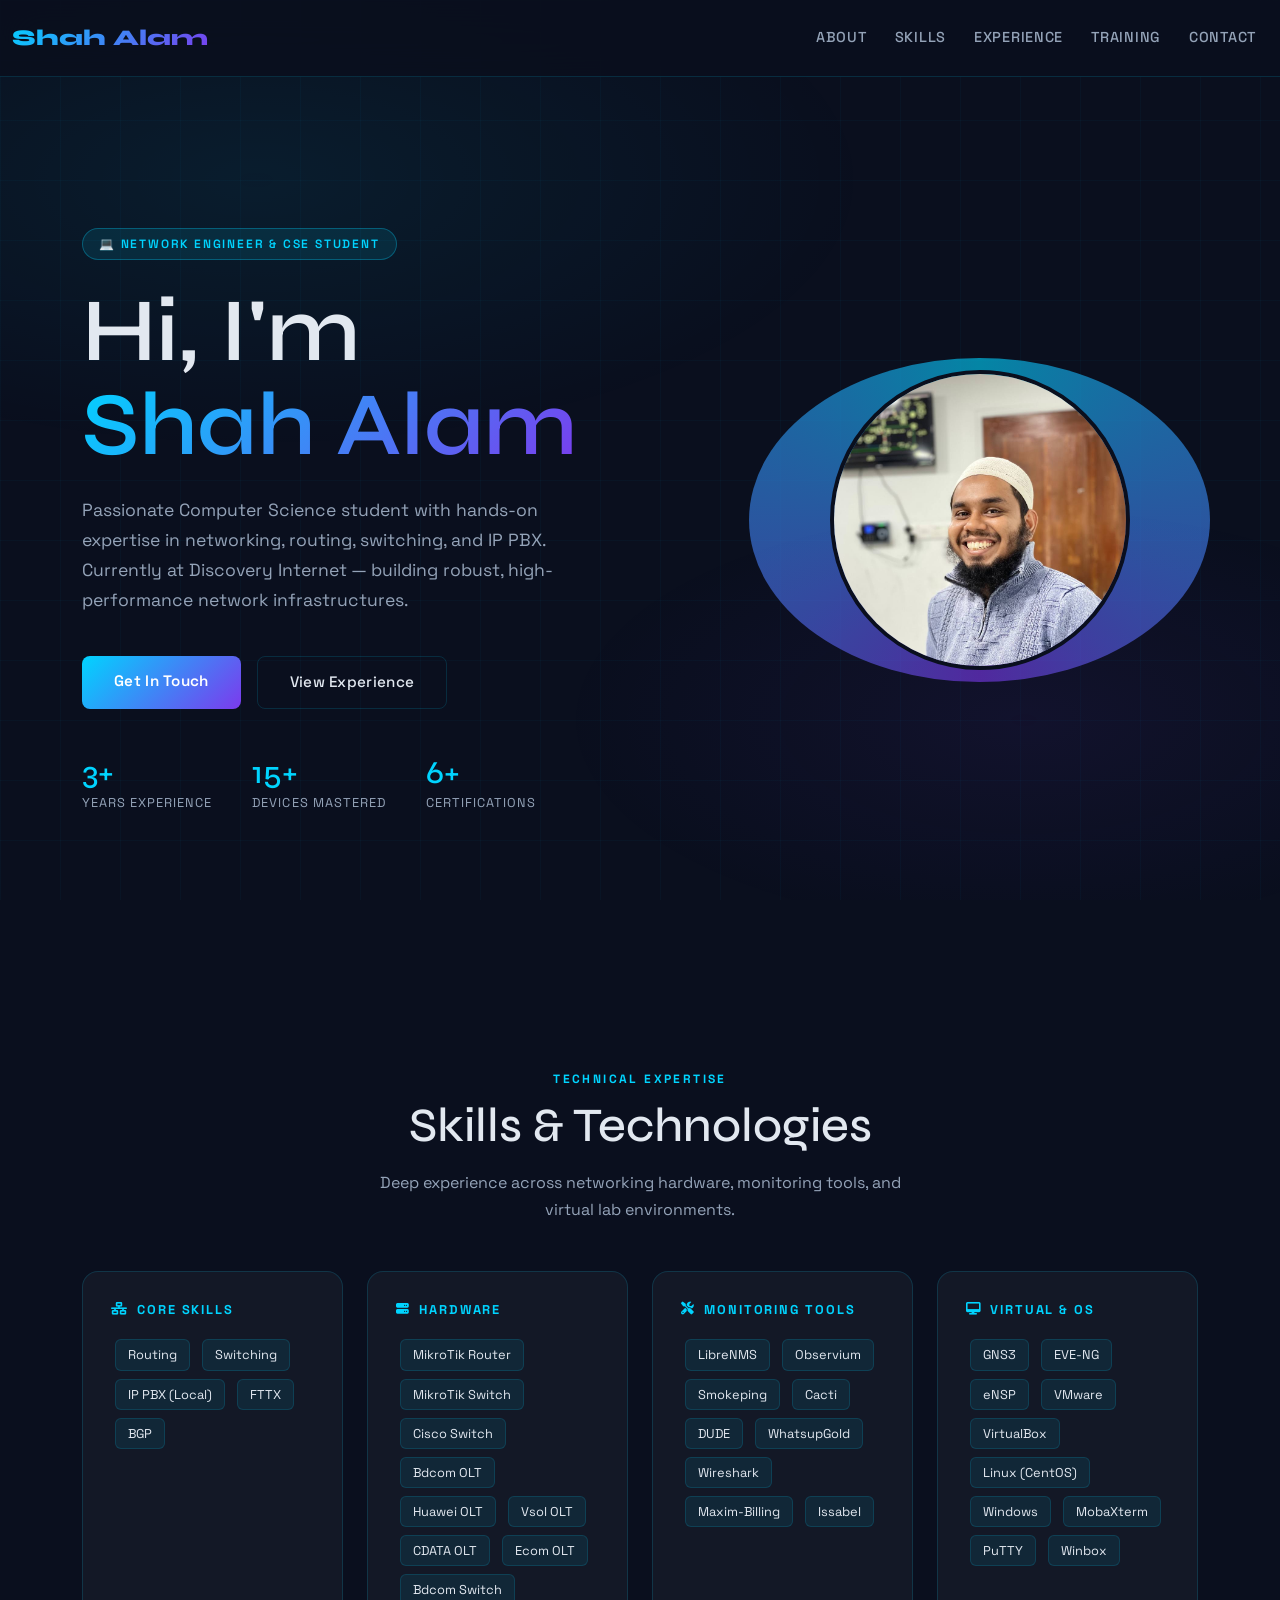
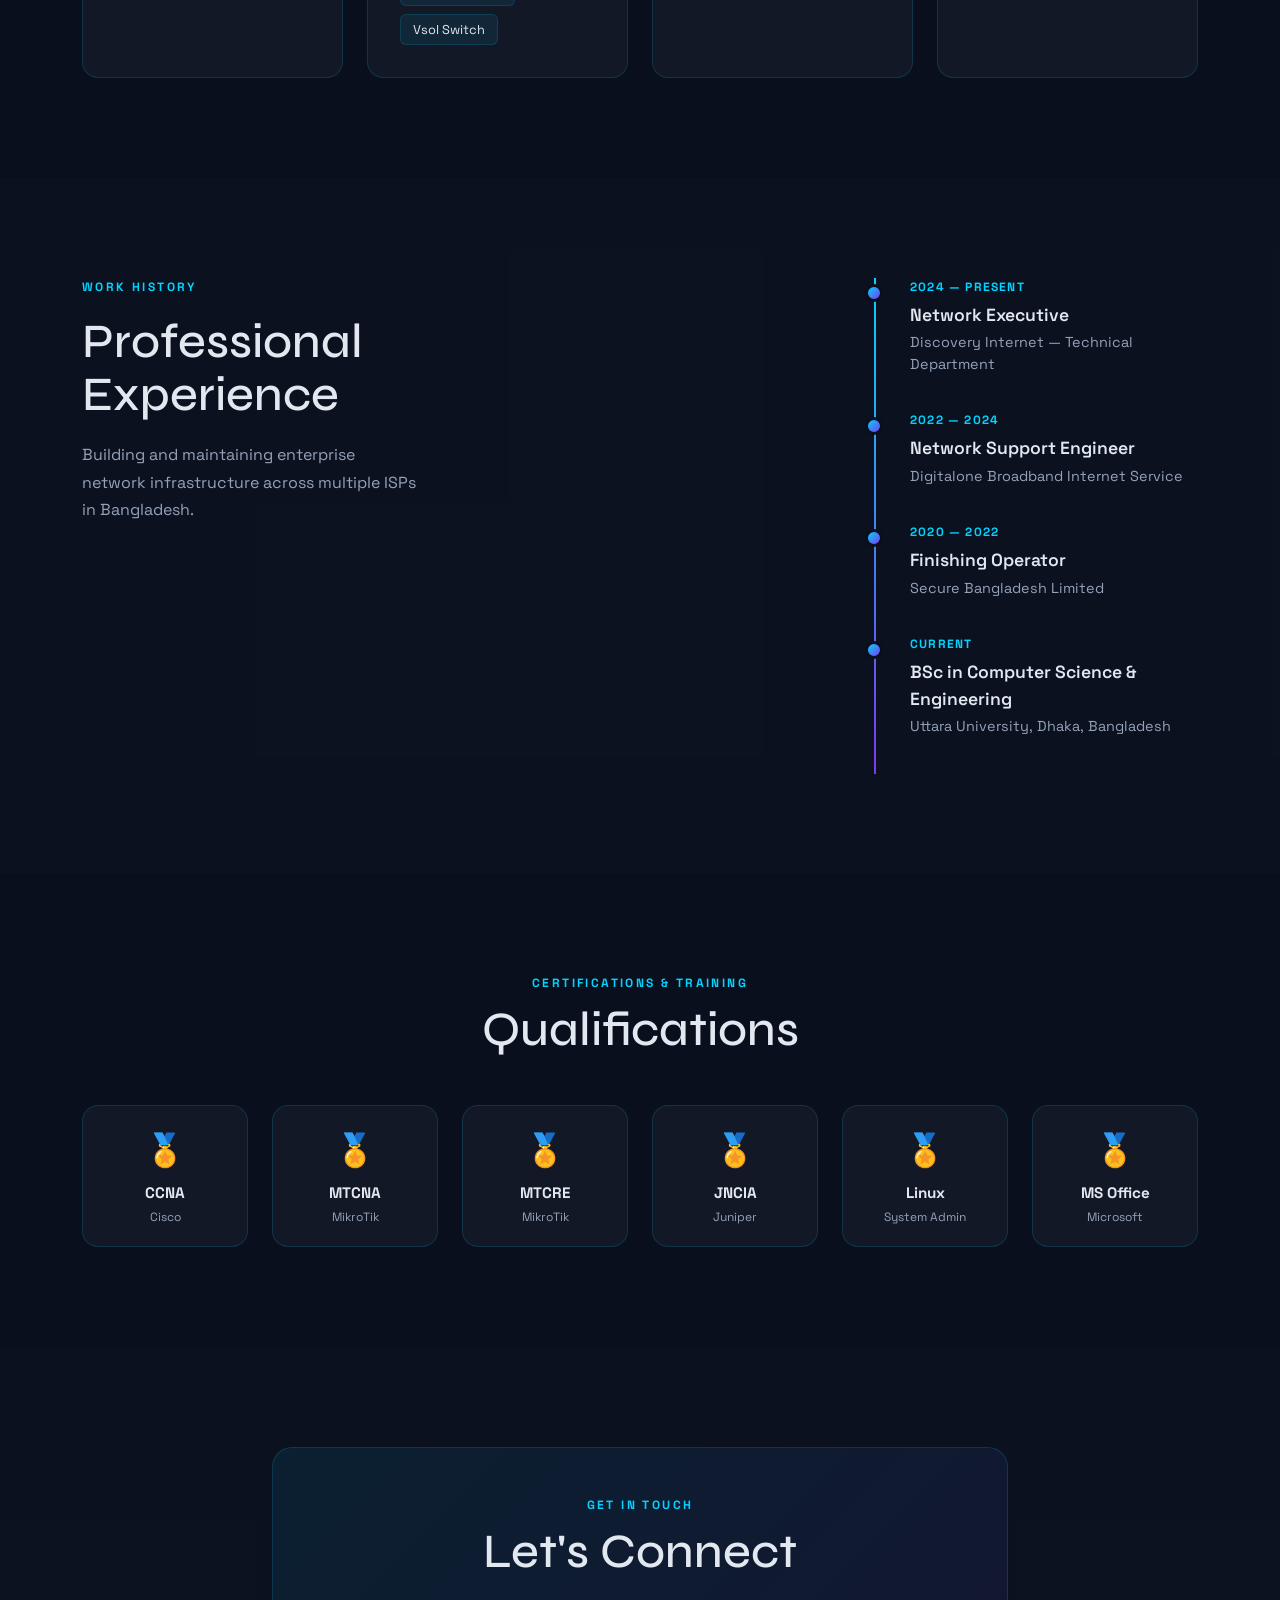
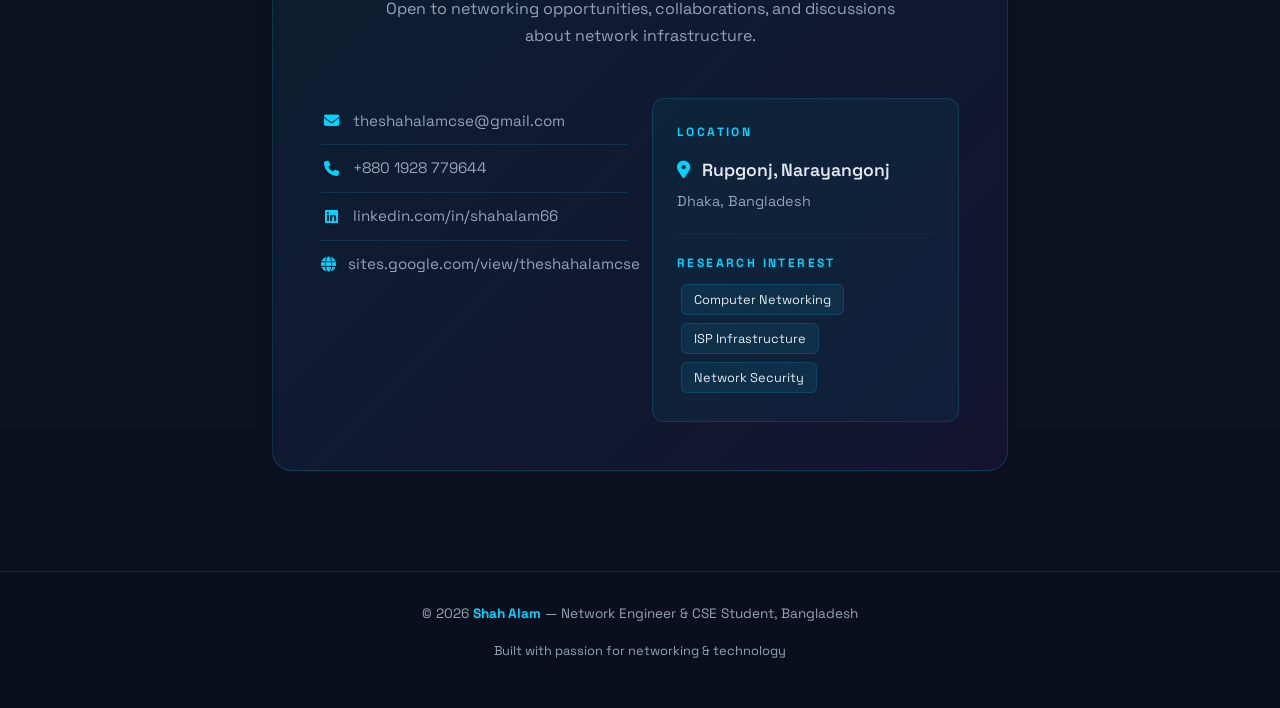
==== commit de9f8951: "front adjustment Co-authored-by: Copilot <copilot@github.com>" ====
--- a/index.html
+++ b/index.html
@@ -108,7 +108,7 @@
   .hero-title {
     font-family: 'Syne', sans-serif;
     font-size: clamp(3rem, 7vw, 6rem);
-    font-weight: 800;
+    font-weight: 600;
     line-height: 1.05;
     margin-bottom: 24px;
   }
@@ -201,7 +201,7 @@
   .stat-item { text-align: left; }
   .stat-num {
     font-family: 'Syne', sans-serif;
-    font-size: 2rem; font-weight: 800;
+    font-size: 2rem; font-weight: 500;
     color: var(--accent);
     line-height: 1;
   }
@@ -220,7 +220,7 @@
   .section-title {
     font-family: 'Syne', sans-serif;
     font-size: clamp(2rem, 4vw, 3rem);
-    font-weight: 800;
+    font-weight: 500;
     line-height: 1.1;
     margin-bottom: 16px;
   }
@@ -319,6 +319,23 @@
     margin-bottom: 20px;
   }
 
+  /* EXPERIENCE IMAGE */
+  .experience-image {
+    width: 100%;
+    max-width: 300px;
+    display: flex;
+    align-items: center;
+    justify-content: center;
+    margin: 0 auto;
+  }
+
+  .experience-image img {
+    width: 100%;
+    height: auto;
+    max-width: 100%;
+    object-fit: contain;
+  }
+
   .timeline-dot {
     position: absolute;
     left: 7px; top: 6px;
@@ -399,6 +416,7 @@
   /* RESPONSIVE DESIGN */
   @media (max-width: 1200px) {
     .hero-photo-inner { width: 280px; height: 280px; }
+    .experience-image { max-width: 280px; }
   }
 
   @media (max-width: 1024px) {
@@ -406,6 +424,7 @@
     .hero-sub { font-size: 1rem; }
     .section-title { font-size: clamp(1.8rem, 3.5vw, 2.5rem); }
     .skill-tag { font-size: 0.75rem; padding: 4px 10px; }
+    .experience-image { max-width: 260px; }
   }
 
   @media (max-width: 768px) {
@@ -454,6 +473,8 @@
     #experience .col-lg-4 { margin-bottom: 30px; }
     #experience .col-lg-8 { width: 100%; }
     
+    .experience-image { max-width: 250px; height: 1000px; }
+    
     .contact-card { padding: 28px; }
     .contact-link { font-size: 0.9rem; padding: 10px 0; }
     
@@ -491,6 +512,8 @@
     .skill-tag { font-size: 0.65rem; padding: 2px 6px; margin: 2px; }
     
     .col-6 { padding: 0.25rem; }
+    
+    .experience-image { max-width: 200px; }
     
     .timeline::before { left: 10px; }
     .timeline-item { padding-left: 35px; margin-bottom: 24px; }
@@ -519,6 +542,8 @@
     
     .timeline-item { padding-left: 30px; }
     .timeline-dot { width: 12px; height: 12px; }
+    
+    .experience-image { max-width: 150px; }
   }
 </style>
 </head>
@@ -699,9 +724,7 @@
         </p>
       </div>
       <div class="col-lg-4 fade-up">
-        <div class="experience-image">
-          <img src="assets/networking.svg" alt="Networking Illustration">
-        </div>
+        
       </div>
       <div class="col-lg-4 fade-up">
         <div class="timeline">
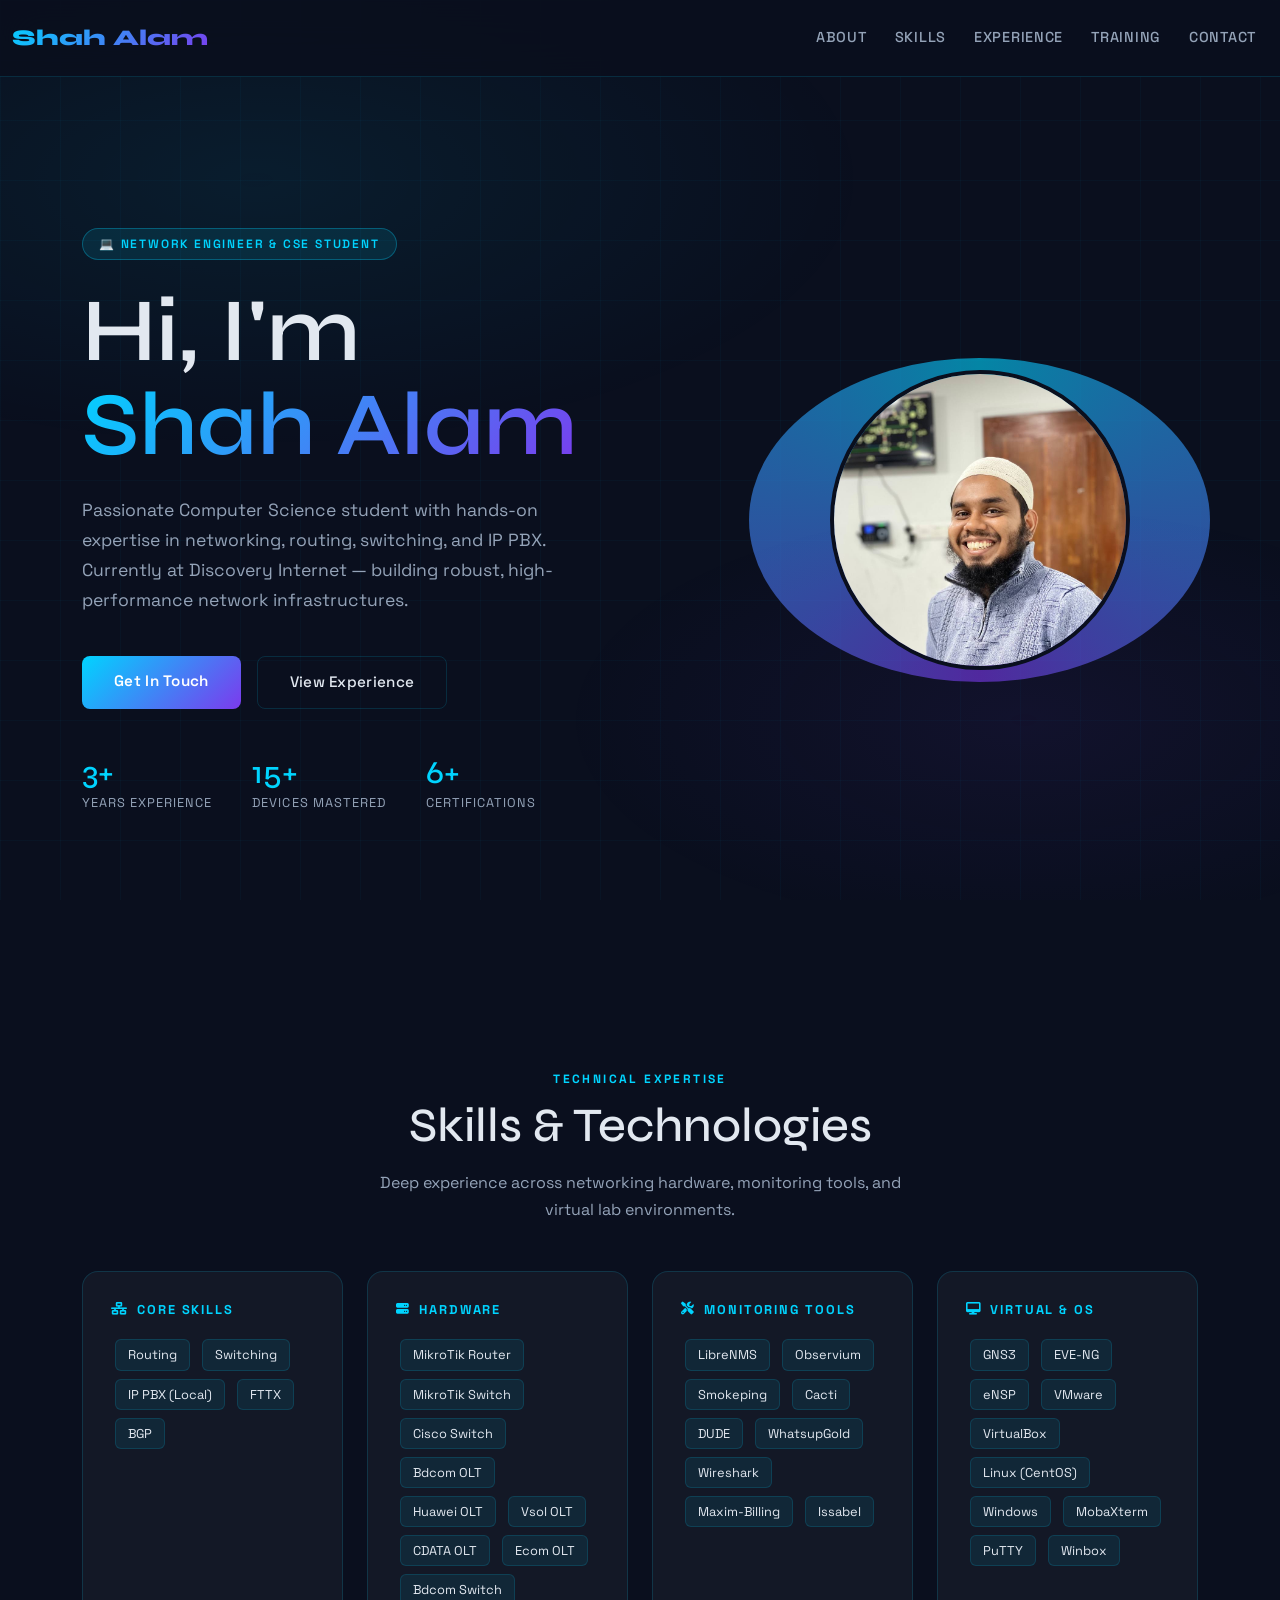
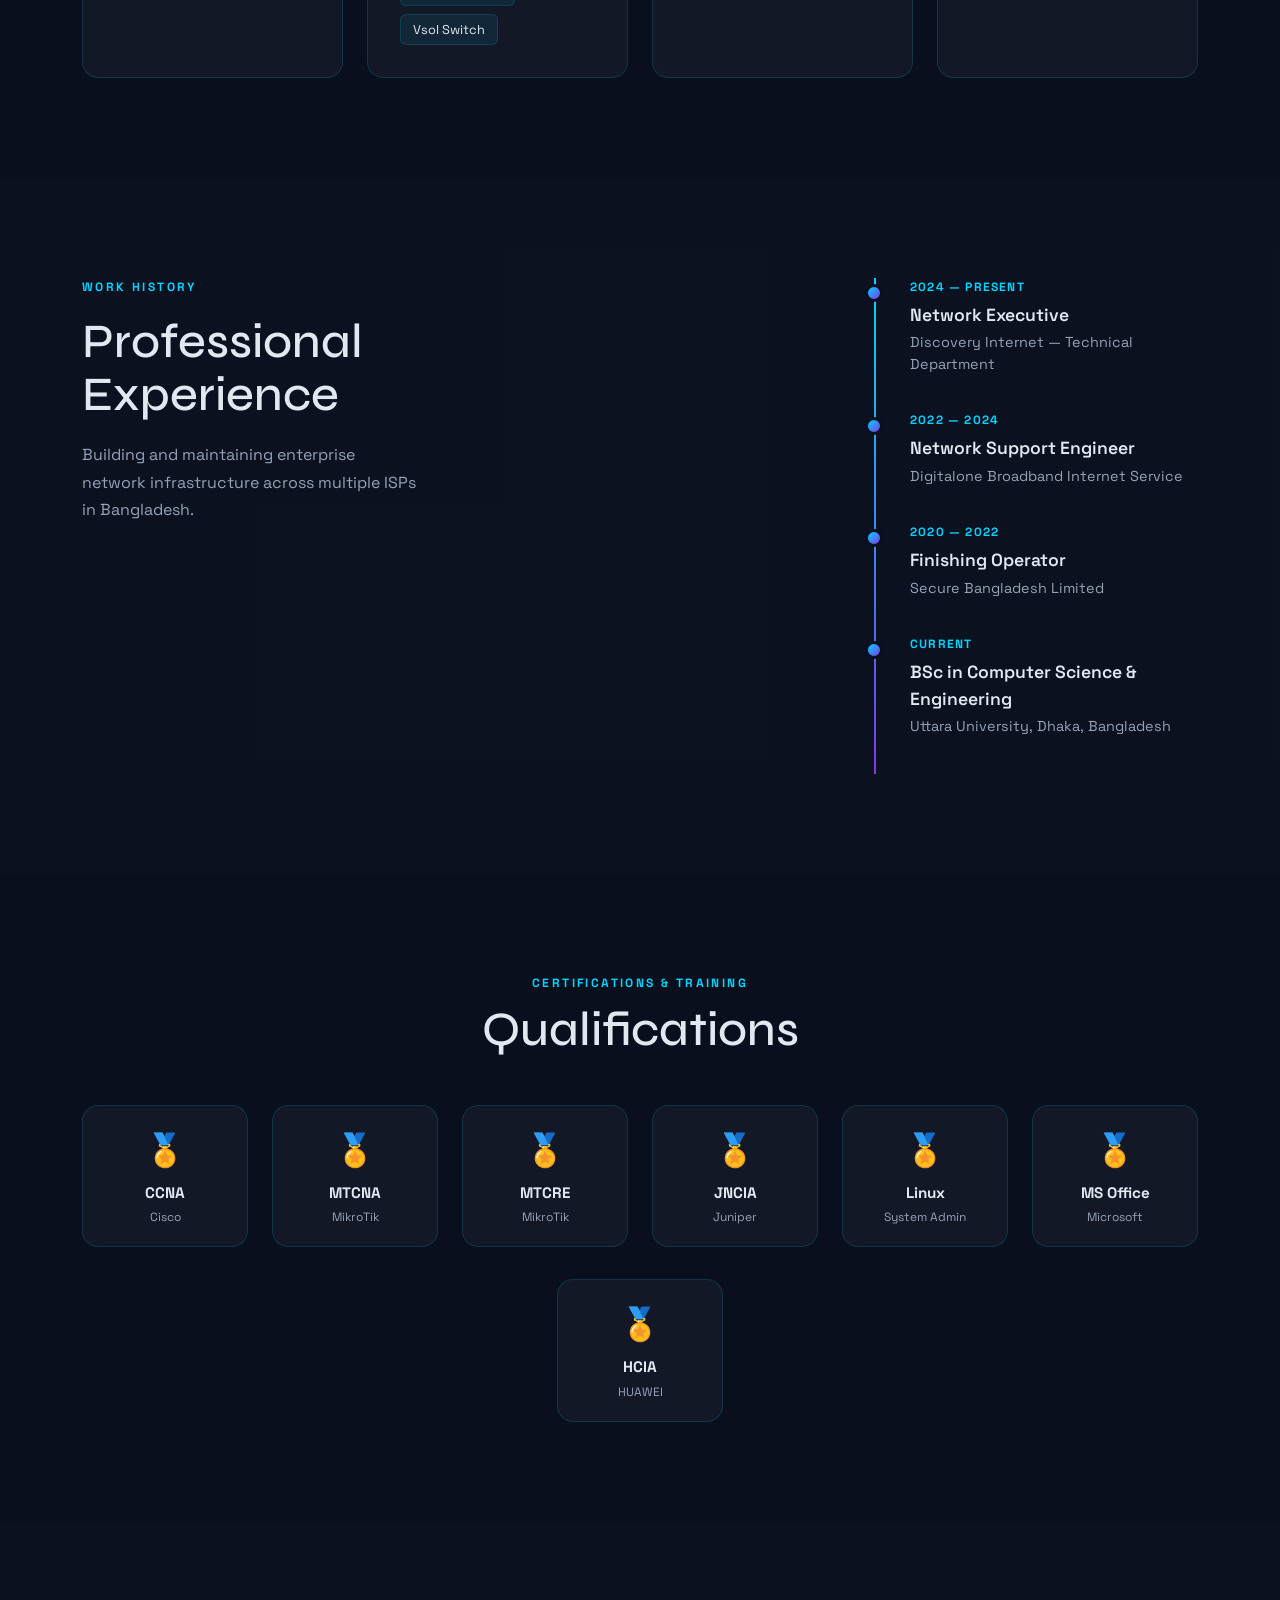
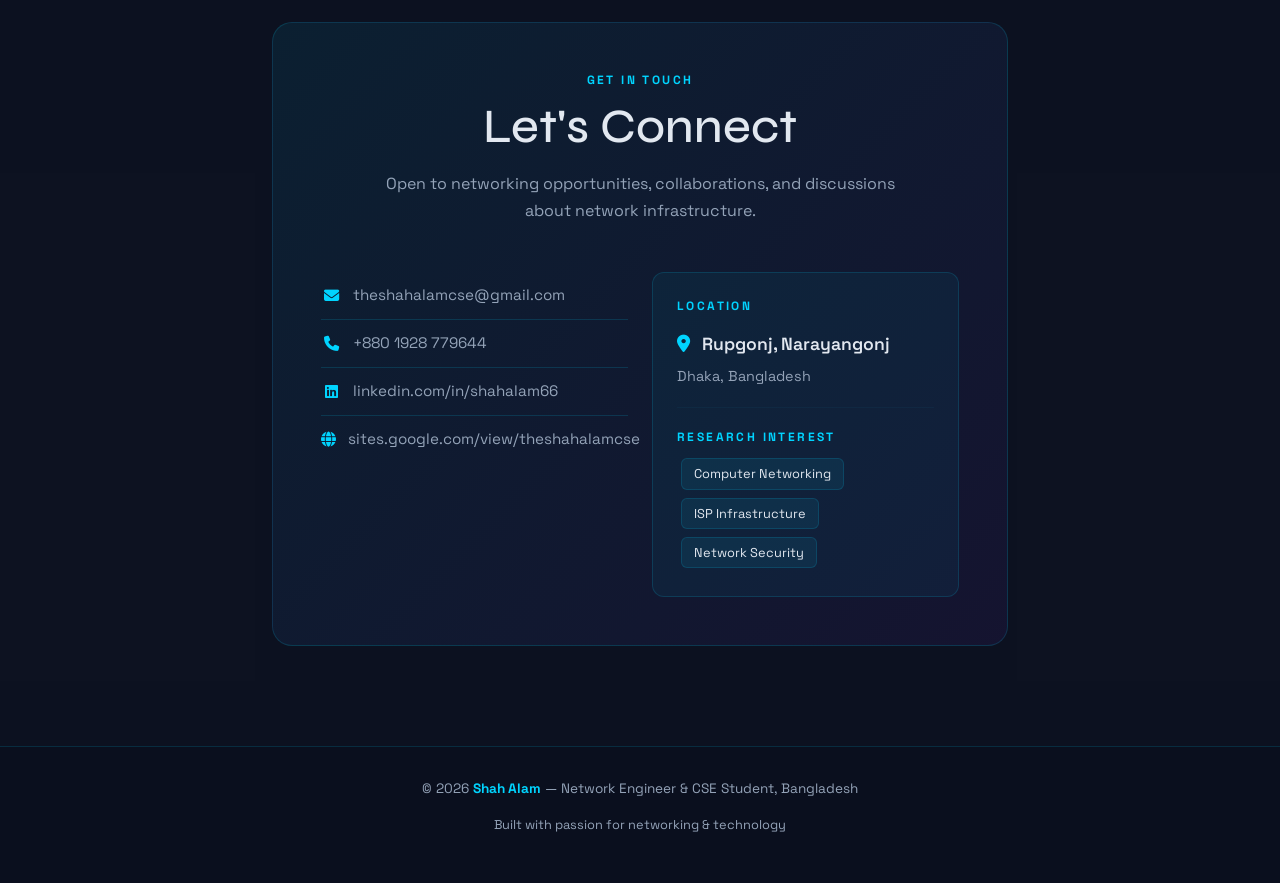
==== commit 86ffbd24: "new certificate added Co-authored-by: Copilot <copilot@github.com>" ====
--- a/index.html
+++ b/index.html
@@ -808,6 +808,52 @@
           <div style="font-size:0.75rem; color:var(--muted); margin-top:4px;">Microsoft</div>
         </div>
       </div>
+    </div>
+    <div class="row g-4 justify-content-center mt-2">
+      <div class="col-6 col-md-4 col-lg-2 fade-up" style="text-align:center;">
+        <div class="glass-card" style="padding:20px 12px;">
+          <div style="font-size:2rem; margin-bottom:8px;">🏅</div>
+          <div style="font-weight:700; font-size:0.95rem;">HCIA</div>
+          <div style="font-size:0.75rem; color:var(--muted); margin-top:4px;">HUAWEI</div>
+        </div>
+      </div>
+      <!-- Duplicate certifications for visual balance 
+      <div class="col-6 col-md-4 col-lg-2 fade-up" style="text-align:center;">
+        <div class="glass-card" style="padding:20px 12px;">
+          <div style="font-size:2rem; margin-bottom:8px;">🏅</div>
+          <div style="font-weight:700; font-size:0.95rem;">MTCNA</div>
+          <div style="font-size:0.75rem; color:var(--muted); margin-top:4px;">MikroTik</div>
+        </div>
+      </div>
+      <div class="col-6 col-md-4 col-lg-2 fade-up" style="text-align:center;">
+        <div class="glass-card" style="padding:20px 12px;">
+          <div style="font-size:2rem; margin-bottom:8px;">🏅</div>
+          <div style="font-weight:700; font-size:0.95rem;">MTCRE</div>
+          <div style="font-size:0.75rem; color:var(--muted); margin-top:4px;">MikroTik</div>
+        </div>
+      </div>
+      <div class="col-6 col-md-4 col-lg-2 fade-up" style="text-align:center;">
+        <div class="glass-card" style="padding:20px 12px;">
+          <div style="font-size:2rem; margin-bottom:8px;">🏅</div>
+          <div style="font-weight:700; font-size:0.95rem;">JNCIA</div>
+          <div style="font-size:0.75rem; color:var(--muted); margin-top:4px;">Juniper</div>
+        </div>
+      </div>
+      <div class="col-6 col-md-4 col-lg-2 fade-up" style="text-align:center;">
+        <div class="glass-card" style="padding:20px 12px;">
+          <div style="font-size:2rem; margin-bottom:8px;">🏅</div>
+          <div style="font-weight:700; font-size:0.95rem;">Linux</div>
+          <div style="font-size:0.75rem; color:var(--muted); margin-top:4px;">System Admin</div>
+        </div>
+      </div>
+      <div class="col-6 col-md-4 col-lg-2 fade-up" style="text-align:center;">
+        <div class="glass-card" style="padding:20px 12px;">
+          <div style="font-size:2rem; margin-bottom:8px;">🏅</div>
+          <div style="font-weight:700; font-size:0.95rem;">MS Office</div>
+          <div style="font-size:0.75rem; color:var(--muted); margin-top:4px;">Microsoft</div>
+        </div>
+      </div>
+      -->
     </div>
   </div>
 </section>
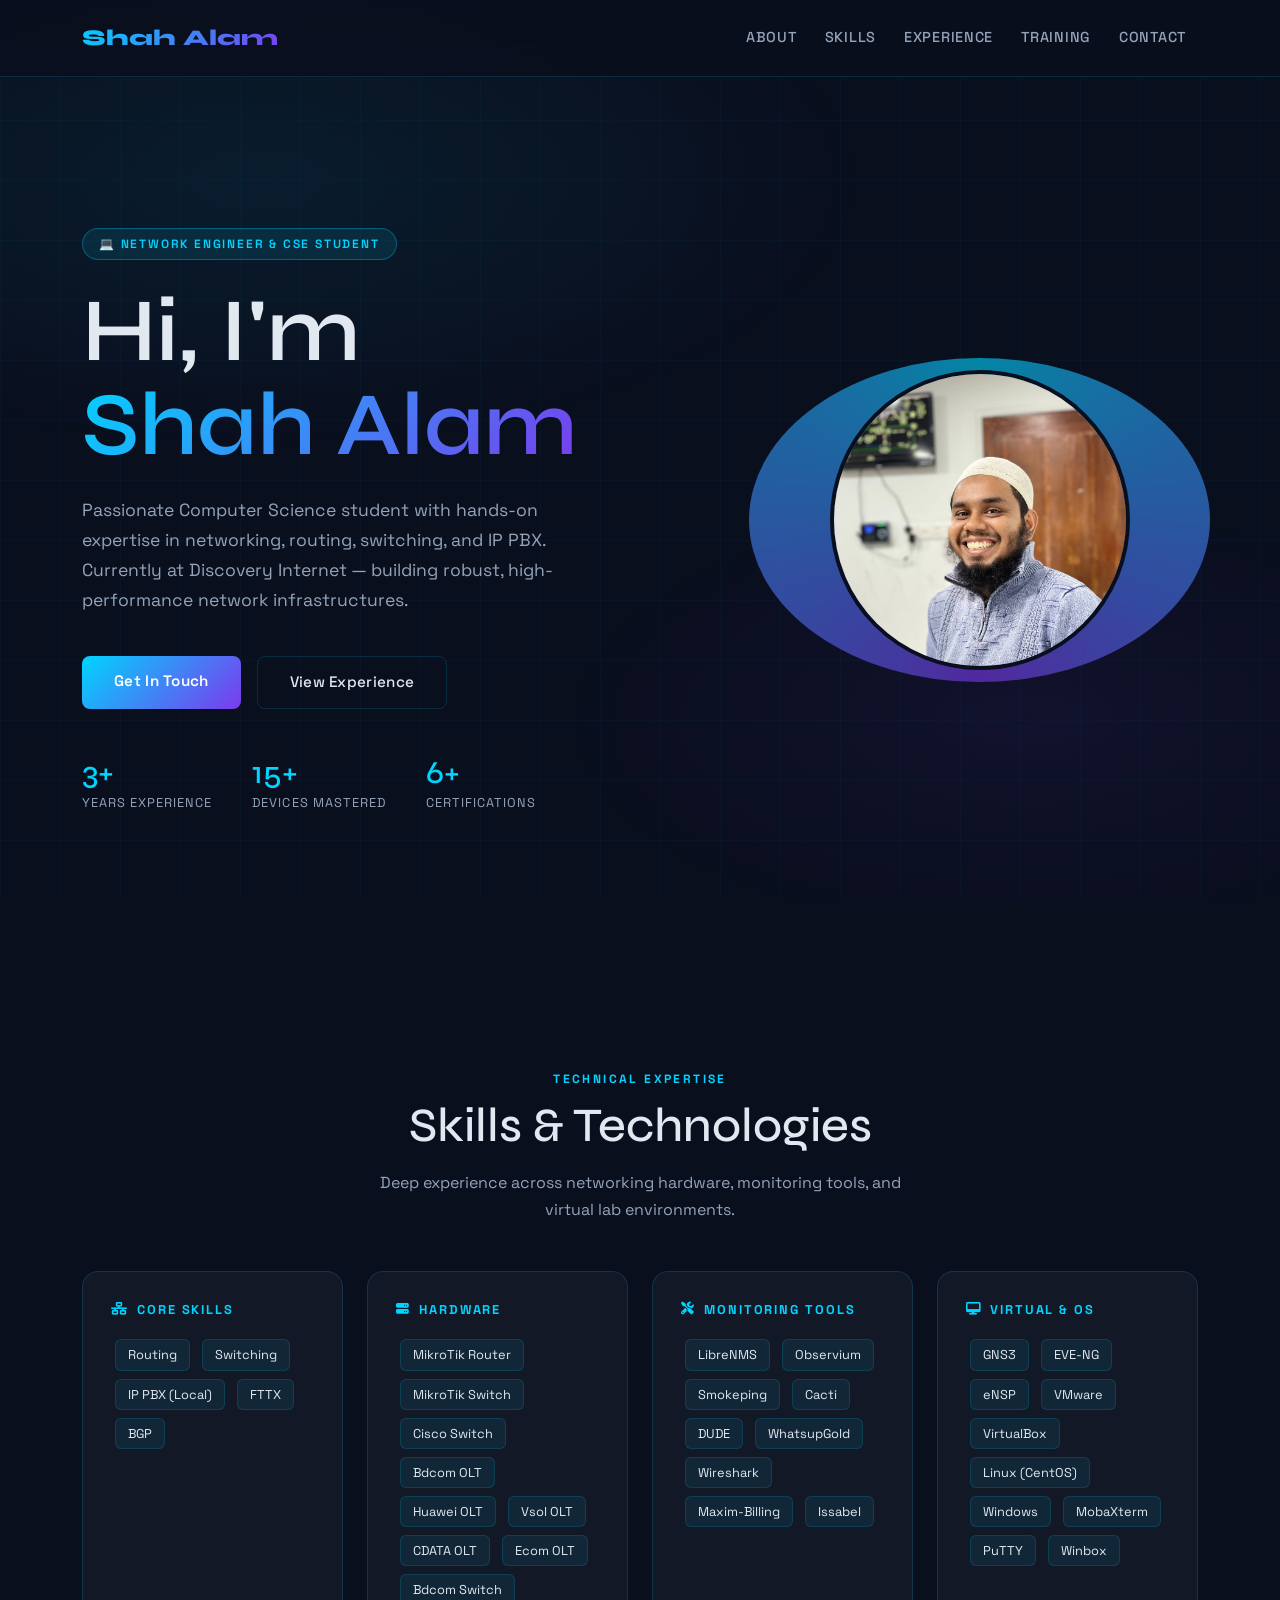
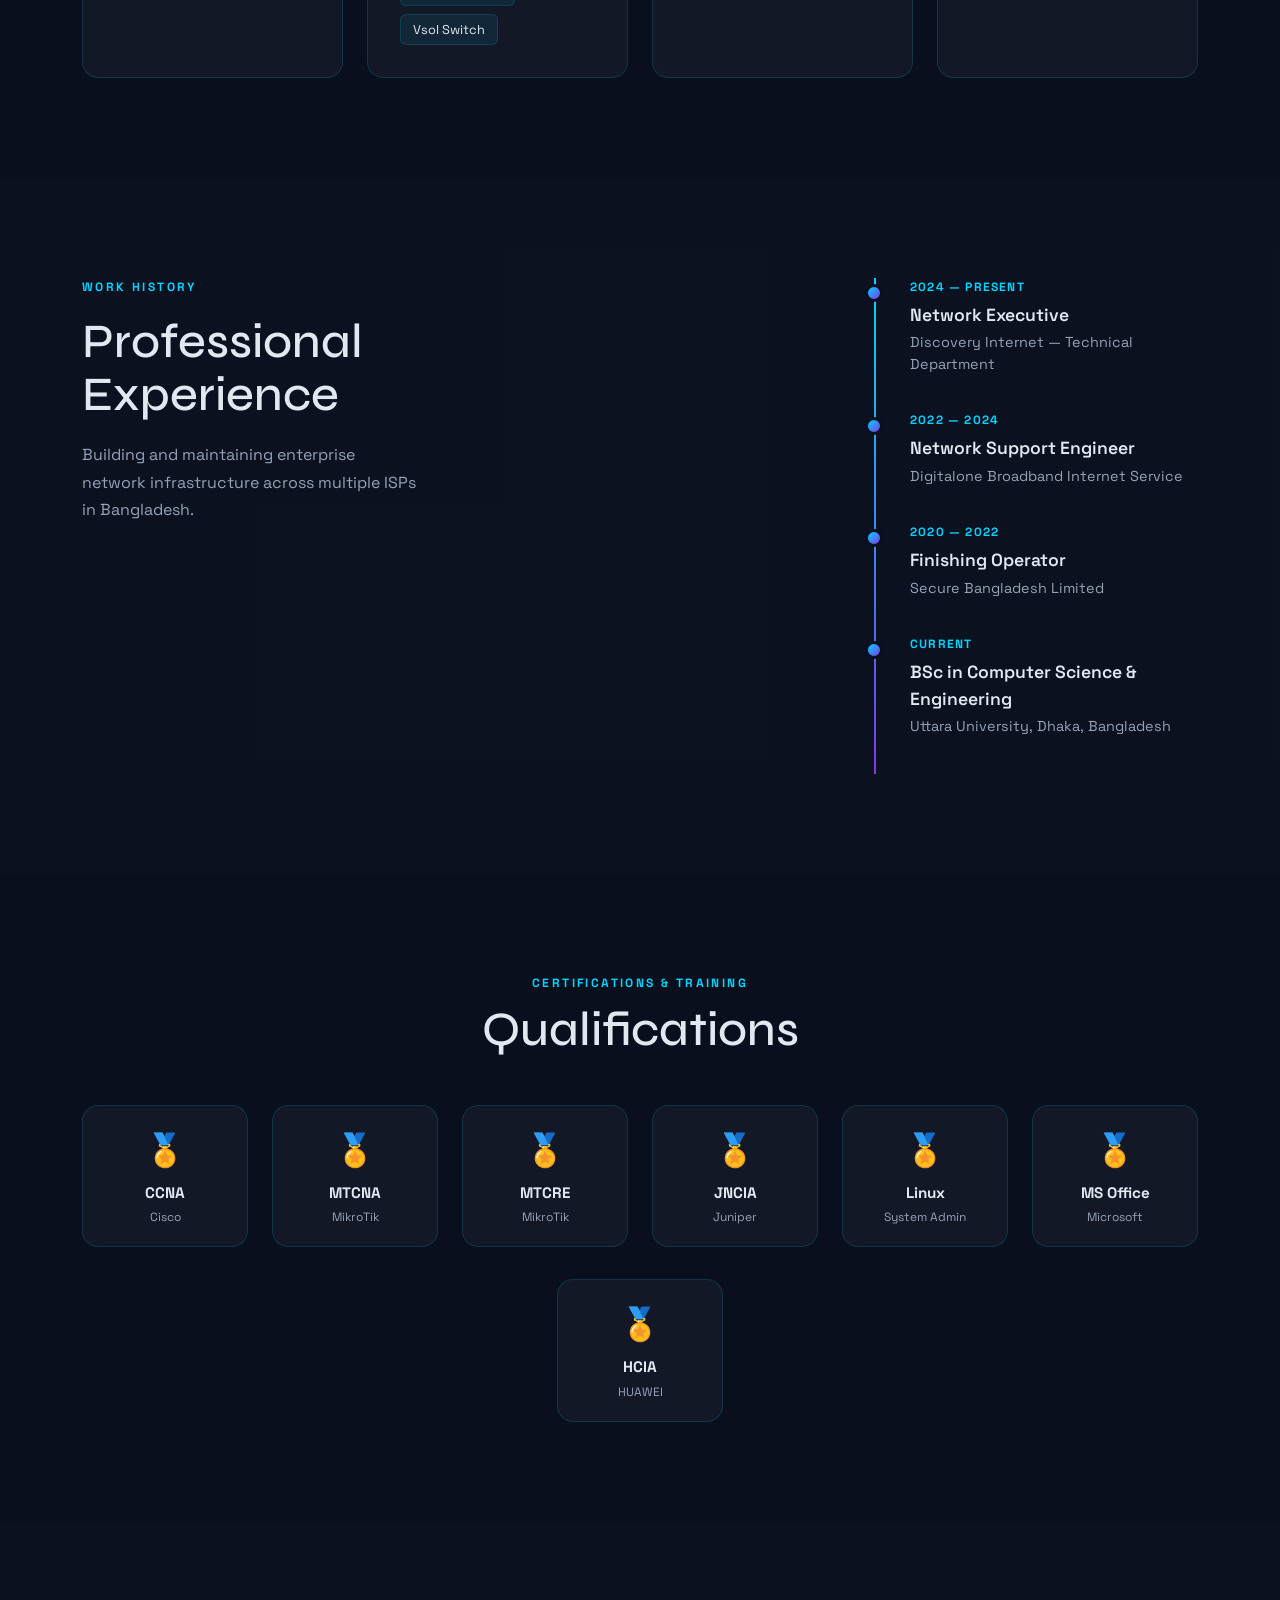
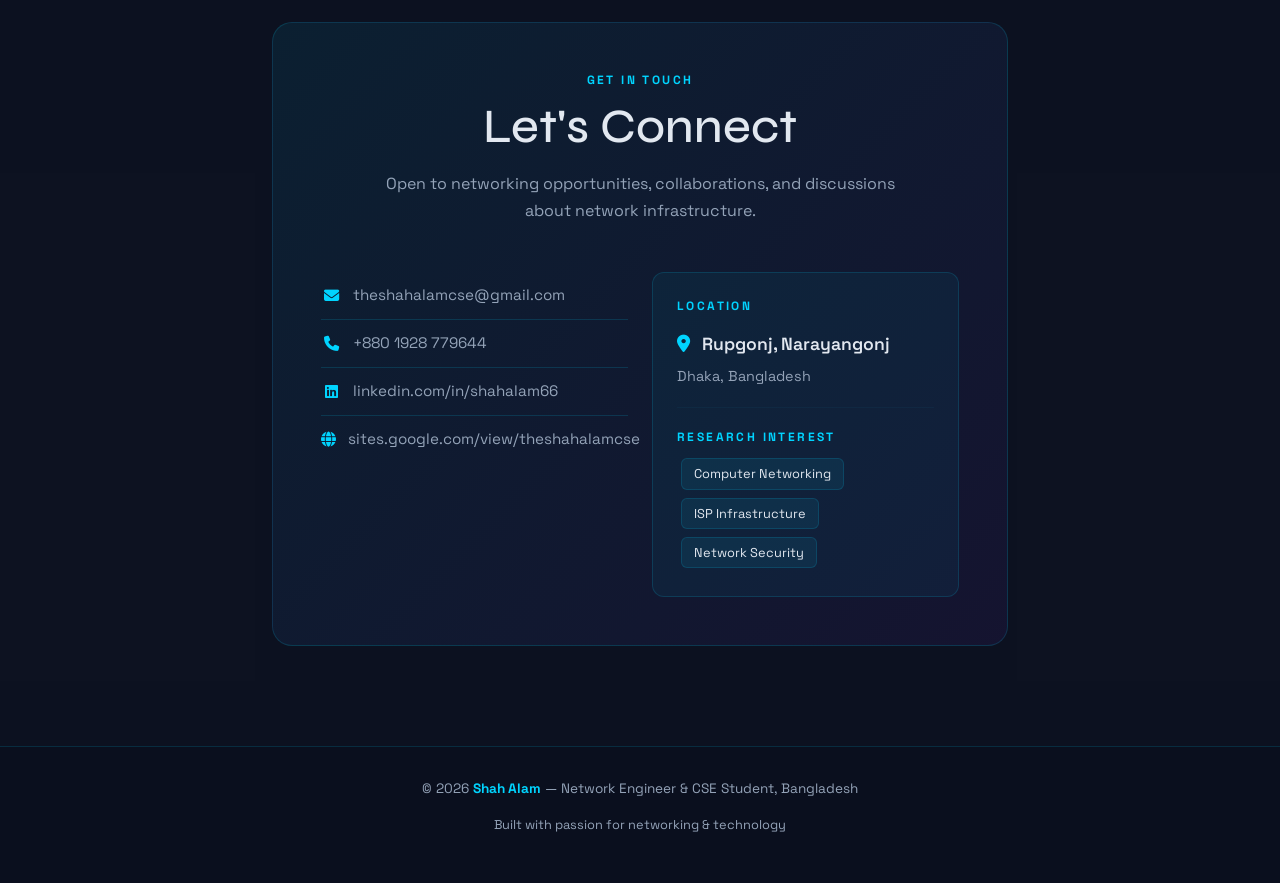
==== commit 126cf1fe: "nav contain position fixed" ====
--- a/index.html
+++ b/index.html
@@ -56,11 +56,13 @@
     padding: 16px 0 !important;
     margin: 0 !important;
   }
-  
+ /*  navbar-expand-lg .container {
+    max-width: 100%;
+  }
   nav .container {
     max-width: 100%;
   }
-
+*/
   .nav-brand {
     font-family: 'Syne', sans-serif;
     font-weight: 800;
